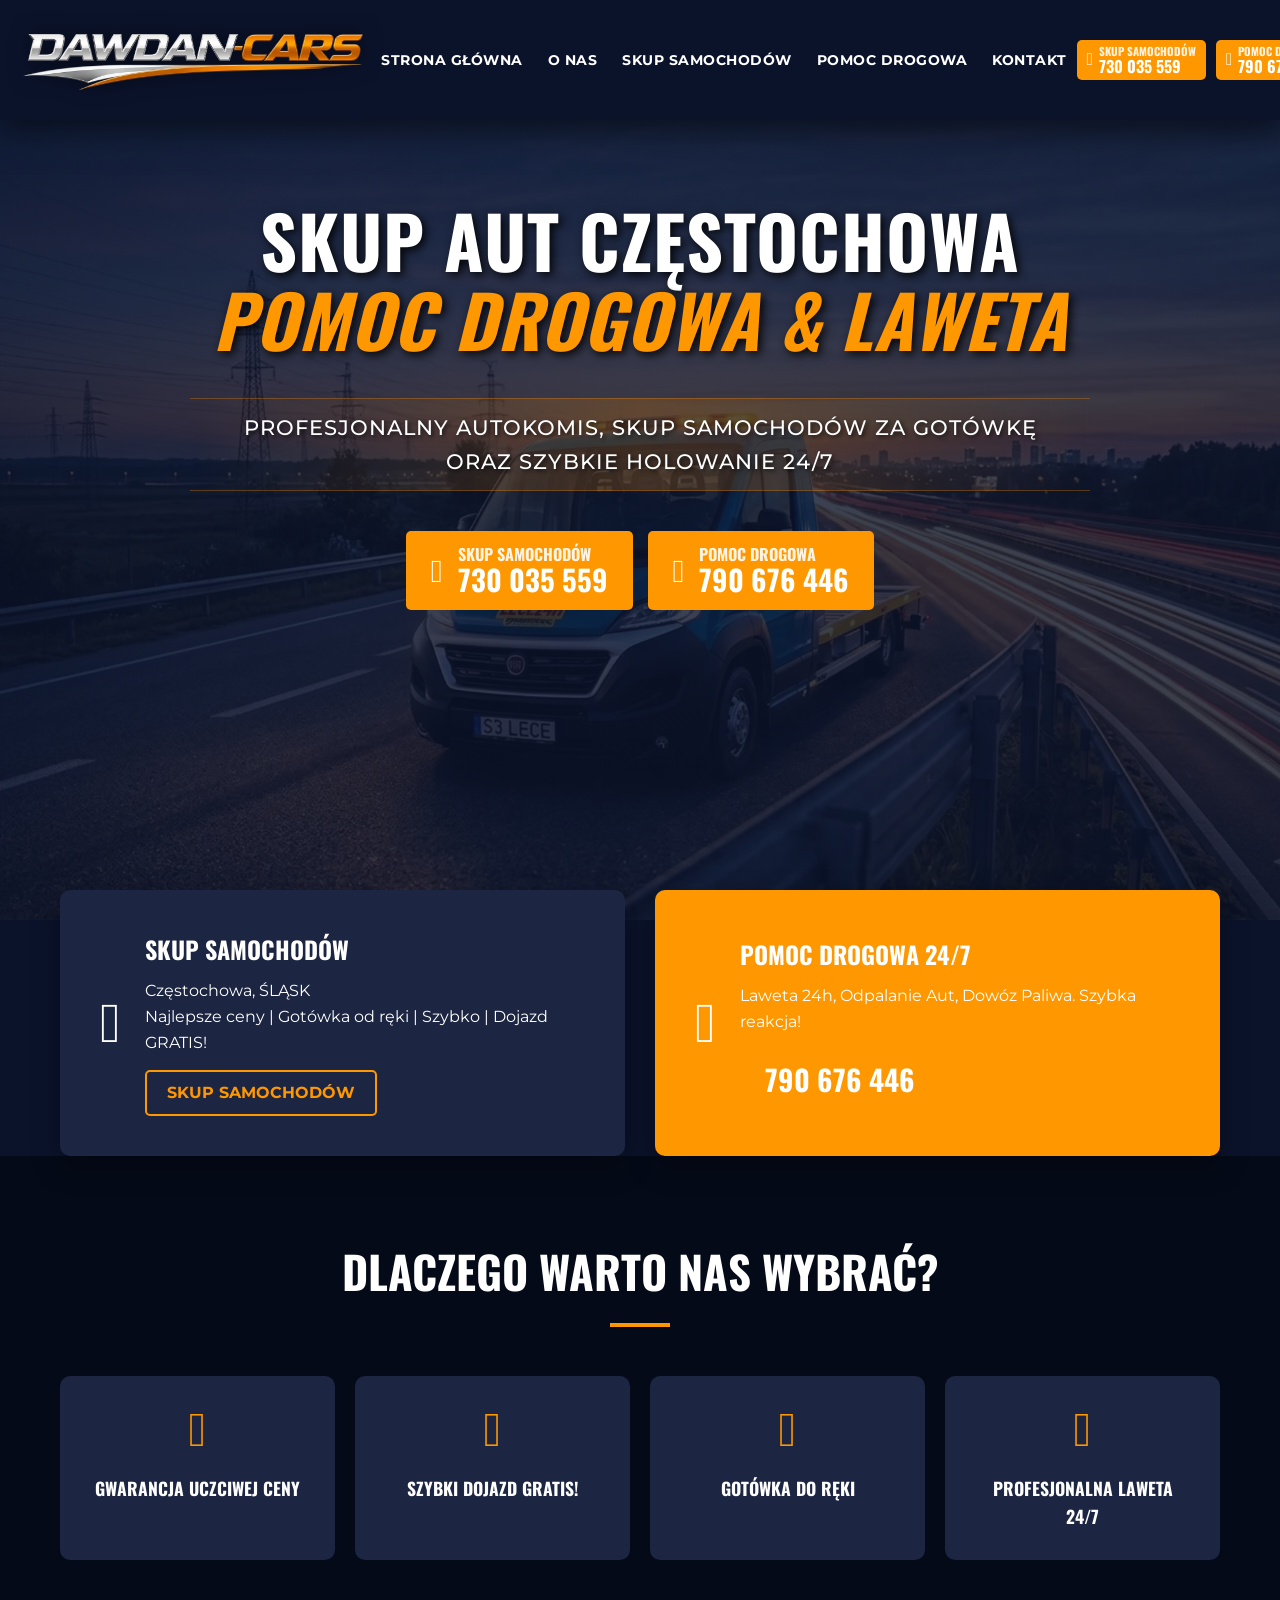
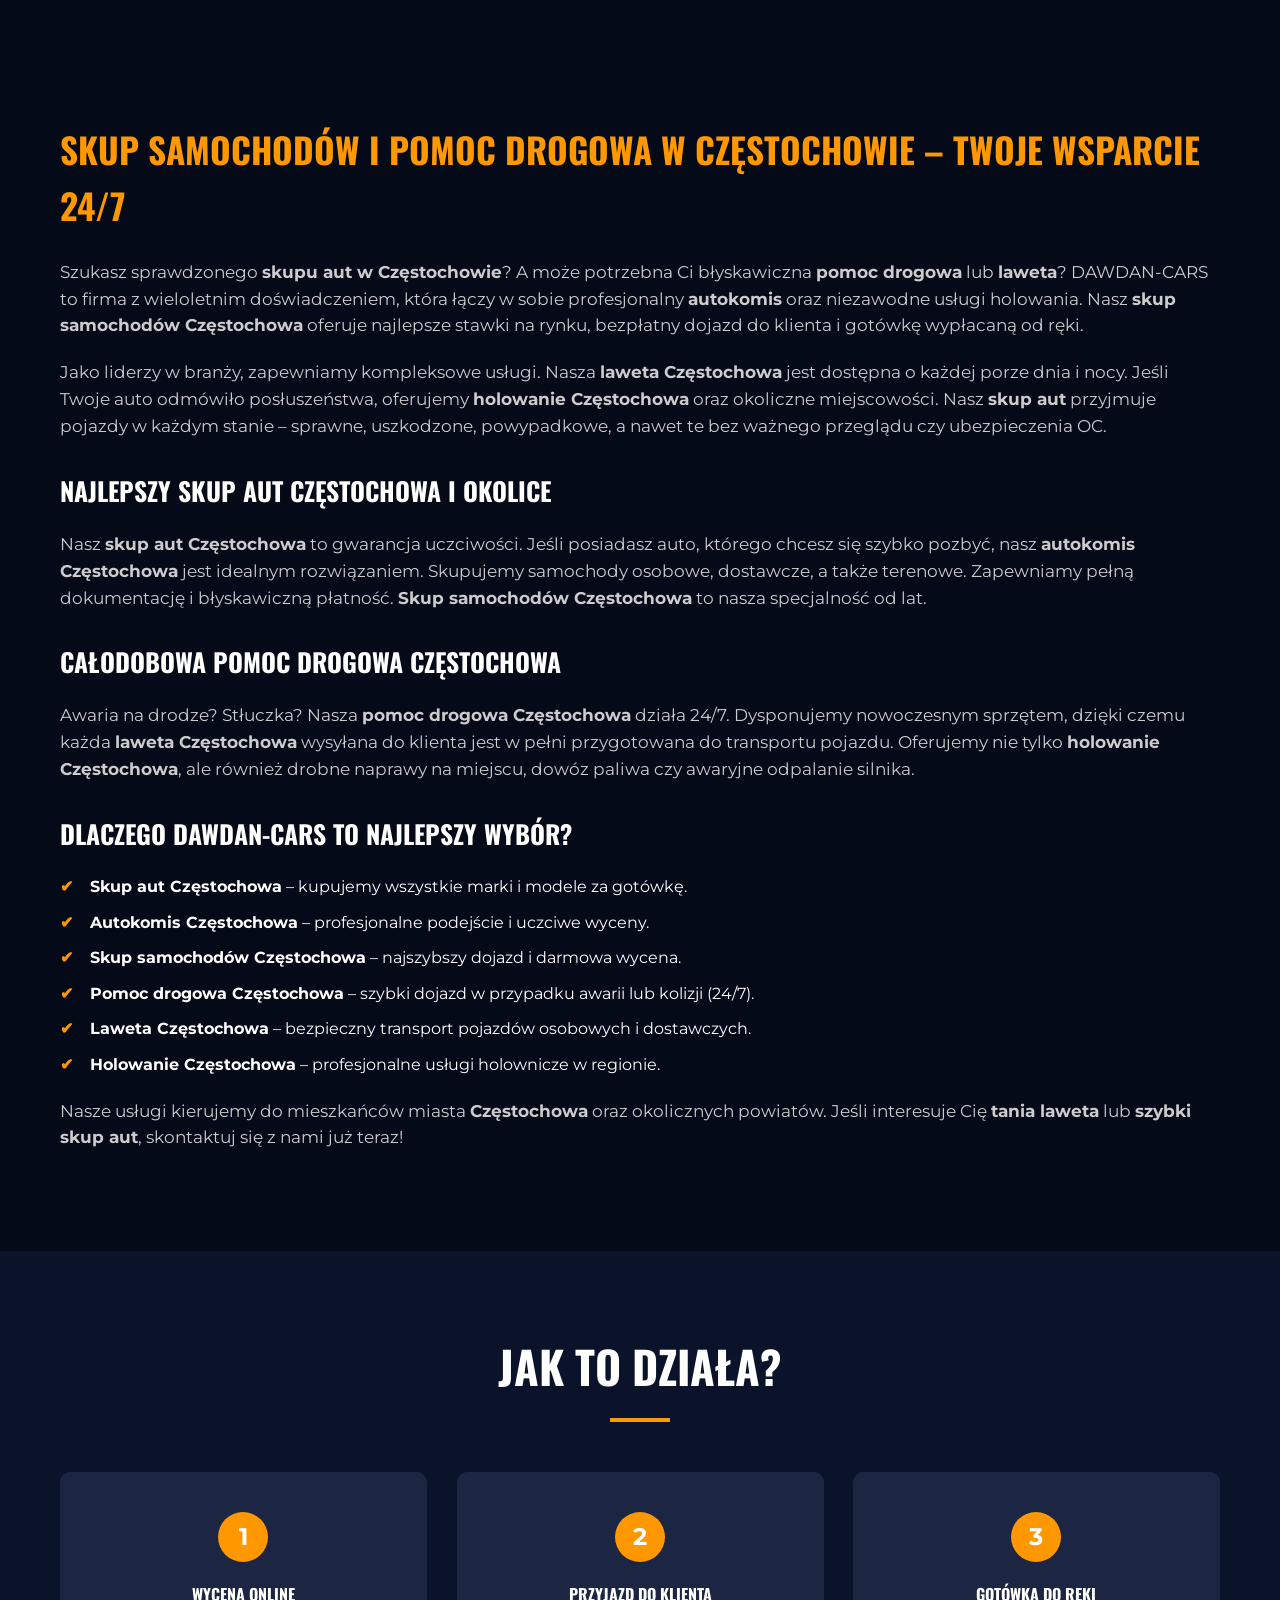
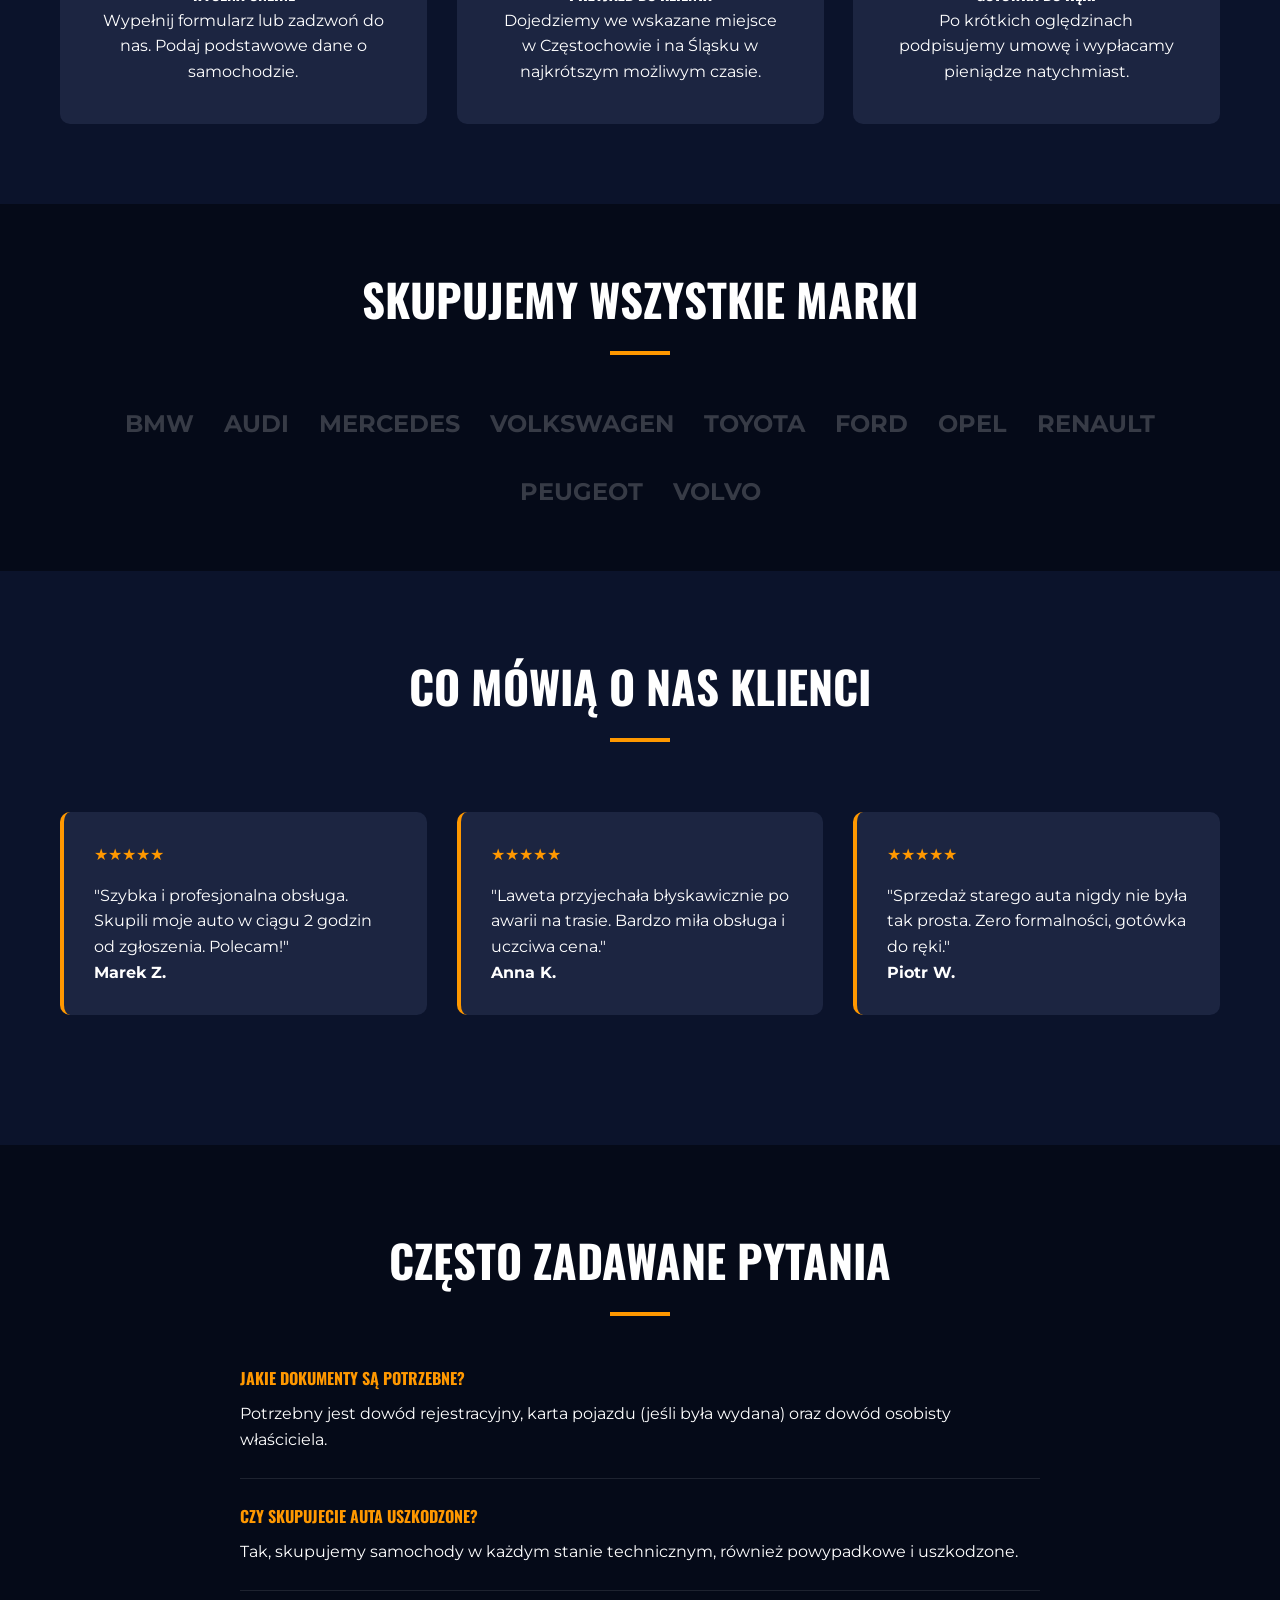
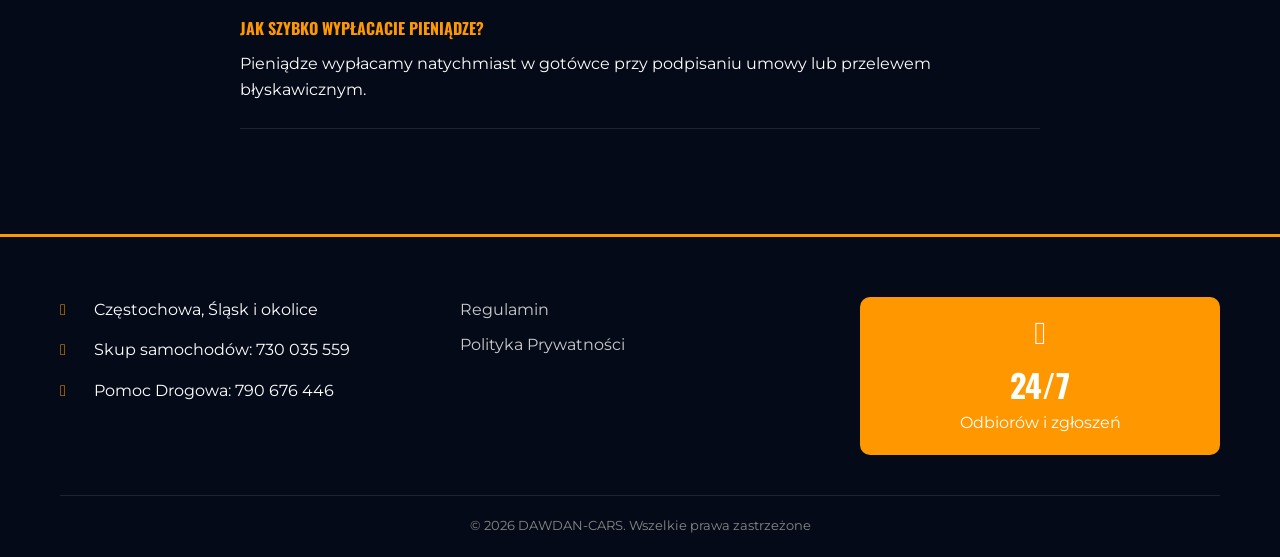
==== index.html @ 19e11e13 "Add files via upload" ====
<!DOCTYPE html>
<html lang="pl">
<head>
    <!-- Google Tag Manager -->
<script>(function(w,d,s,l,i){w[l]=w[l]||[];w[l].push({'gtm.start':
new Date().getTime(),event:'gtm.js'});var f=d.getElementsByTagName(s)[0],
j=d.createElement(s),dl=l!='dataLayer'?'&l='+l:'';j.async=true;j.src=
'https://www.googletagmanager.com/gtm.js?id='+i+dl;f.parentNode.insertBefore(j,f);
})(window,document,'script','dataLayer','GTM-TSRKBG4N');</script>
<!-- End Google Tag Manager -->
    <meta charset="UTF-8">
    <meta name="viewport" content="width=device-width, initial-scale=1.0">
<title>Skup Aut Częstochowa | Autokomis | Pomoc Drogowa 24h | Laweta Częstochowa</title>

<meta name="description" content="Skup aut Częstochowa i autokomis. Profesjonalna pomoc drogowa 24h, laweta oraz holowanie Częstochowa. Skup samochodów za gotówkę – szybka wycena i darmowy dojazd!">

<link rel="canonical" href="https://dawdan-cars.pl/">

<script type="application/ld+json">
{
  "@context": "https://schema.org",
  "@type": "LocalBusiness",
  "name": "DAWDAN-CARS",
  "image": "https://dawdan-cars.pl/logo.webp",
  "@id": "https://dawdan-cars.pl/#business",
  "url": "https://dawdan-cars.pl/",
  "telephone": "+48730035559",
  "address": {
    "@type": "PostalAddress",
    "streetAddress": "Częstochowa i okolice",
    "addressLocality": "Częstochowa",
    "postalCode": "42-200",
    "addressCountry": "PL"
  },
  "geo": {
    "@type": "GeoCoordinates",
    "latitude": 50.8118,
    "longitude": 19.1203
  },
  "openingHoursSpecification": {
    "@type": "OpeningHoursSpecification",
    "dayOfWeek": [
      "Monday",
      "Tuesday",
      "Wednesday",
      "Thursday",
      "Friday",
      "Saturday",
      "Sunday"
    ],
    "opens": "00:00",
    "closes": "23:59"
  },
  "sameAs": []
}
</script>
    <link rel="stylesheet" href="style.css" media="print" onload="this.media='all'">
    <link rel="stylesheet" href="critical.css">
    <noscript><link rel="stylesheet" href="style.css"></noscript>
    <link rel="preload" as="style" href="style.css">
    <link rel="preconnect" href="https://fonts.googleapis.com">
    <link rel="preconnect" href="https://fonts.gstatic.com" crossorigin>
    <link href="https://fonts.googleapis.com/css2?family=Montserrat:wght@400;700&family=Oswald:wght@500;700&display=swap" rel="stylesheet" media="print" onload="this.media='all'">
    <noscript><link href="https://fonts.googleapis.com/css2?family=Montserrat:wght@400;700&family=Oswald:wght@500;700&display=swap" rel="stylesheet"></noscript>
    <link rel="stylesheet" href="font-awesome.min.css" media="print" onload="this.media='all'">
    <noscript><link rel="stylesheet" href="font-awesome.min.css"></noscript>
    <!-- Swiper CSS -->
    <link rel="stylesheet" href="https://cdn.jsdelivr.net/npm/swiper@11/swiper-bundle.min.css" />
    <!-- AOS CSS -->
    <link href="https://unpkg.com/aos@2.3.1/dist/aos.css" rel="stylesheet">
    <!-- NOWE -->
    <link rel="preload" as="image" href="tlo.webp" fetchpriority="high" type="image/webp">

    <!-- ICONS -->
    <link rel="icon" href="favicony/favicon.ico" type="image/x-icon">
    <link rel="shortcut icon" href="favicony/favicon.ico" type="image/x-icon">
    <link rel="icon" href="favicony/favicon.ico" sizes="any">
    <link rel="icon" type="image/png" sizes="16x16" href="favicony/favicon-16x16.png">
    <link rel="icon" type="image/png" sizes="32x32" href="favicony/favicon-32x32.png">
    <link rel="icon" type="image/png" sizes="48x48" href="favicony/favicon-48x48.png">
    <link rel="icon" type="image/png" sizes="64x64" href="favicony/favicon-64x64.png">
    <link rel="icon" type="image/png" sizes="192x192" href="favicony/favicon-192x192.png">
    <link rel="icon" type="image/png" sizes="512x512" href="favicony/favicon-512x512.png">
    <link rel="apple-touch-icon" sizes="180x180" href="favicony/favicon-180x180.png">
</head>
<body>
<!-- Google Tag Manager (noscript) -->
<noscript><iframe src="https://www.googletagmanager.com/ns.html?id=GTM-TSRKBG4N"
height="0" width="0" style="display:none;visibility:hidden"></iframe></noscript>
<!-- End Google Tag Manager (noscript) -->
    <header>    
        <div class="top-bar">
            <div class="container">
                <div class="logo">
                    <a href="index.html">
                        <img src="logo.webp" alt="Skup samochodów, pomoc drogowa Częstochowa DAWDAN-CARS" width="349" height="60" loading="lazy">
                    </a>
                </div>
                <nav>
                    <ul>
                        <li><a href="index.html">STRONA GŁÓWNA</a></li>
                        <li><a href="o-nas.html">O NAS</a></li>
                        <li><a href="skup-samochodow.html">SKUP SAMOCHODÓW</a></li>
                        <li><a href="laweta-pomoc-drogowa.html">POMOC DROGOWA</a></li>
                        <li><a href="kontakt.html">KONTAKT</a></li>
                    </ul>
                    <div class="header-cta mobile-only">
                        <a href="tel:+48730035559" class="btn-call">                
                            <i class="fas fa-phone-alt"></i>
                            <span>
                                <span class="btn-label">SKUP SAMOCHODÓW</span>
                                <span class="btn-number">730 035 559</span>
                            </span>
                        </a>
                        <a href="tel:+48790676446" class="btn-call">
                            <i class="fas fa-phone-alt"></i>
                            <span>
                                <span class="btn-label">POMOC DROGOWA</span>
                                <span class="btn-number">790 676 446</span>
                            </span>
                        </a>
                    </div>
                </nav>
                <div class="header-cta desktop-only">
                    <a href="tel:+48730035559" class="btn-call">
                        <i class="fas fa-phone-alt"></i>
                        <span>
                            <span class="btn-label">SKUP SAMOCHODÓW</span>
                            <span class="btn-number">730 035 559</span>
                        </span>
                    </a>
                    <a href="tel:+48790676446" class="btn-call">
                        <i class="fas fa-phone-alt"></i>
                        <span>
                            <span class="btn-label">POMOC DROGOWA</span>
                            <span class="btn-number">790 676 446</span>
                        </span>
                    </a>
                </div>
                <div class="menu-toggle">
                    <span></span>
                    <span></span>
                    <span></span>
                </div>
            </div>
        </div>
    </header>
    <div class="overlay"></div>

    <section id="home" class="hero">
        <div class="container">
            <div class="hero-content">
                <div class="hero-text" data-aos="fade-up">
                    <h1>SKUP AUT CZĘSTOCHOWA <br> <span class="highlight">POMOC DROGOWA & LAWETA</span></h1>
                    <p class="hero-subtext">Profesjonalny autokomis, skup samochodów za gotówkę oraz szybkie holowanie 24/7</p>
                    <div class="hero-cta-buttons">
                        <a href="tel:+48730035559" class="btn-hero-call">
                            <i class="fas fa-phone-alt"></i>
                            <span>
                                <span class="btn-label">SKUP SAMOCHODÓW</span>
                                <span class="btn-number">730 035 559</span>
                            </span>
                        </a>
                        <a href="tel:+48790676446" class="btn-hero-call">
                            <i class="fas fa-phone-alt"></i>
                            <span>
                                <span class="btn-label">POMOC DROGOWA</span>
                                <span class="btn-number">790 676 446</span>
                            </span>
                        </a>
                    </div>
                </div>
            </div>
        </div>
    </section>

    <section class="service-boxes">
        <div class="container">
            <div class="box blue-box" data-aos="fade-right">
                <div class="box-icon"><i class="fas fa-car"></i></div>
                <div class="box-content">
                    <h3>SKUP SAMOCHODÓW</h3>
                    <p>Częstochowa, ŚLĄSK<br>Najlepsze ceny | Gotówka od ręki | Szybko | Dojazd GRATIS!</p>
                    <a href="skup-samochodow.html" class="btn-outline">SKUP SAMOCHODÓW</a>
                </div>
            </div>
            <div class="box orange-box" data-aos="fade-left">
                <div class="box-icon"><i class="fas fa-truck-moving"></i></div>
                <div class="box-content">
                    <h3>POMOC DROGOWA 24/7</h3>
                    <p>Laweta 24h, Odpalanie Aut, Dowóz Paliwa. Szybka reakcja!</p>
                    <div class="box-call">
                        <a href="tel:+48790676446" class="btn-hero-call">
                                <span class="btn-number">790 676 446</span>
                        </a>
                    </div>
                </div>
            </div>
        </div>
    </section>

    <section id="benefits" class="benefits">
        <div class="container">
            <h2 class="section-title" data-aos="fade-up">DLACZEGO WARTO NAS WYBRAĆ?</h2>
            <div class="benefits-grid">
                <div class="benefit-item" data-aos="zoom-in" data-aos-delay="100">
                    <i class="fas fa-award"></i>
                    <h4>GWARANCJA UCZCIWEJ CENY</h4>
                </div>
                <div class="benefit-item" data-aos="zoom-in" data-aos-delay="200">
                    <i class="fas fa-stopwatch"></i>
                    <h4>SZYBKI DOJAZD GRATIS!</h4>
                </div>
                <div class="benefit-item" data-aos="zoom-in" data-aos-delay="300">
                    <i class="fas fa-money-bill-wave"></i>
                    <h4>GOTÓWKA DO RĘKI</h4>
                </div>
                <div class="benefit-item" data-aos="zoom-in" data-aos-delay="400">
                    <i class="fas fa-truck-monster"></i>
                    <h4>PROFESJONALNA LAWETA 24/7</h4>
                </div>
            </div>
        </div>
    </section>

    <section class="seo-content">
        <div class="container">
            <div class="seo-text-block" data-aos="fade-up">
                <h2>Skup samochodów i pomoc drogowa w Częstochowie – Twoje wsparcie 24/7</h2>
                <p>Szukasz sprawdzonego <strong>skupu aut w Częstochowie</strong>? A może potrzebna Ci błyskawiczna <strong>pomoc drogowa</strong> lub <strong>laweta</strong>? DAWDAN-CARS to firma z wieloletnim doświadczeniem, która łączy w sobie profesjonalny <strong>autokomis</strong> oraz niezawodne usługi holowania. Nasz <strong>skup samochodów Częstochowa</strong> oferuje najlepsze stawki na rynku, bezpłatny dojazd do klienta i gotówkę wypłacaną od ręki.</p>

                <p>Jako liderzy w branży, zapewniamy kompleksowe usługi. Nasza <strong>laweta Częstochowa</strong> jest dostępna o każdej porze dnia i nocy. Jeśli Twoje auto odmówiło posłuszeństwa, oferujemy <strong>holowanie Częstochowa</strong> oraz okoliczne miejscowości. Nasz <strong>skup aut</strong> przyjmuje pojazdy w każdym stanie – sprawne, uszkodzone, powypadkowe, a nawet te bez ważnego przeglądu czy ubezpieczenia OC.</p>

                <h3>Najlepszy Skup Aut Częstochowa i okolice</h3>
                <p>Nasz <strong>skup aut Częstochowa</strong> to gwarancja uczciwości. Jeśli posiadasz auto, którego chcesz się szybko pozbyć, nasz <strong>autokomis Częstochowa</strong> jest idealnym rozwiązaniem. Skupujemy samochody osobowe, dostawcze, a także terenowe. Zapewniamy pełną dokumentację i błyskawiczną płatność. <strong>Skup samochodów Częstochowa</strong> to nasza specjalność od lat.</p>

                <h3>Całodobowa Pomoc Drogowa Częstochowa</h3>
                <p>Awaria na drodze? Stłuczka? Nasza <strong>pomoc drogowa Częstochowa</strong> działa 24/7. Dysponujemy nowoczesnym sprzętem, dzięki czemu każda <strong>laweta Częstochowa</strong> wysyłana do klienta jest w pełni przygotowana do transportu pojazdu. Oferujemy nie tylko <strong>holowanie Częstochowa</strong>, ale również drobne naprawy na miejscu, dowóz paliwa czy awaryjne odpalanie silnika.</p>

                <h3>Dlaczego DAWDAN-CARS to najlepszy wybór?</h3>
                <ul>
                    <li><strong>Skup aut Częstochowa</strong> – kupujemy wszystkie marki i modele za gotówkę.</li>
                    <li><strong>Autokomis Częstochowa</strong> – profesjonalne podejście i uczciwe wyceny.</li>
                    <li><strong>Skup samochodów Częstochowa</strong> – najszybszy dojazd i darmowa wycena.</li>
                    <li><strong>Pomoc drogowa Częstochowa</strong> – szybki dojazd w przypadku awarii lub kolizji (24/7).</li>
                    <li><strong>Laweta Częstochowa</strong> – bezpieczny transport pojazdów osobowych i dostawczych.</li>
                    <li><strong>Holowanie Częstochowa</strong> – profesjonalne usługi holownicze w regionie.</li>
                </ul>

                <p>Nasze usługi kierujemy do mieszkańców miasta <strong>Częstochowa</strong> oraz okolicznych powiatów. Jeśli interesuje Cię <strong>tania laweta</strong> lub <strong>szybki skup aut</strong>, skontaktuj się z nami już teraz!</p>
            </div>
        </div>
    </section>

    <!-- Jak to działa (How It Works) -->
    <section id="how-it-works" class="how-it-works">
        <div class="container">
            <h2 class="section-title" data-aos="fade-up">JAK TO DZIAŁA?</h2>
            <div class="steps-grid">
                <div class="step" data-aos="fade-up" data-aos-delay="100">
                    <div class="step-num">1</div>
                    <h4>Wycena online</h4>
                    <p>Wypełnij formularz lub zadzwoń do nas. Podaj podstawowe dane o samochodzie.</p>
                </div>
                <div class="step" data-aos="fade-up" data-aos-delay="200">
                    <div class="step-num">2</div>
                    <h4>Przyjazd do klienta</h4>
                    <p>Dojedziemy we wskazane miejsce w Częstochowie i na Śląsku w najkrótszym możliwym czasie.</p>
                </div>
                <div class="step" data-aos="fade-up" data-aos-delay="300">
                    <div class="step-num">3</div>
                    <h4>Gotówka do ręki</h4>
                    <p>Po krótkich oględzinach podpisujemy umowę i wypłacamy pieniądze natychmiast.</p>
                </div>
            </div>
        </div>
    </section>

    <!-- Brands We Buy -->
    <section class="brands">
        <div class="container">
            <h2 class="section-title">SKUPUJEMY WSZYSTKIE MARKI</h2>
            <div class="brands-flex">
                <span>BMW</span>
                <span>AUDI</span>
                <span>MERCEDES</span>
                <span>VOLKSWAGEN</span>
                <span>TOYOTA</span>
                <span>FORD</span>
                <span>OPEL</span>
                <span>RENAULT</span>
                <span>PEUGEOT</span>
                <span>VOLVO</span>
            </div>
        </div>
    </section>
    <!--
    <section class="recent-buys">
        <div class="container">
            <h2 class="section-title">OSTATNIE REALIZACJE</h2>
            <div class="swiper buys-swiper">
                <div class="swiper-wrapper">
                    <div class="swiper-slide">
                        <div class="buy-card">
                            <div class="car-img" style="background-image: url('tlo.webp')"></div>
                            <p>VW Golf</p>
                        </div>
                    </div>
                    <div class="swiper-slide">
                        <div class="buy-card">
                            <div class="car-img" style="background-image: url('tlo.webp')"></div>
                            <p>Audi A4</p>
                        </div>
                    </div>
                    <div class="swiper-slide">
                        <div class="buy-card">
                            <div class="car-img" style="background-image: url('tlo.webp')"></div>
                            <p>Ford Focus</p>
                        </div>
                    </div>
                    <div class="swiper-slide">
                        <div class="buy-card">
                            <div class="car-img" style="background-image: url('tlo.webp')"></div>
                            <p>Porsche 911 2019</p>
                        </div>
                    </div>
                </div>
                <div class="swiper-pagination"></div>
                <div class="swiper-button-next"></div>
                <div class="swiper-button-prev"></div>
            </div>
        </div>
    </section>
    -->
    <!-- Testimonials -->
    <section class="testimonials">
        <div class="container">
            <h2 class="section-title">CO MÓWIĄ O NAS KLIENCI</h2>
            <div class="swiper testimonials-swiper">
                <div class="swiper-wrapper">
                    <div class="swiper-slide">
                        <div class="testimonial">
                            <div class="stars">★★★★★</div>
                            <p>"Szybka i profesjonalna obsługa. Skupili moje auto w ciągu 2 godzin od zgłoszenia. Polecam!"</p>
                            <strong>Marek Z.</strong>
                        </div>
                    </div>
                    <div class="swiper-slide">
                        <div class="testimonial">
                            <div class="stars">★★★★★</div>
                            <p>"Laweta przyjechała błyskawicznie po awarii na trasie. Bardzo miła obsługa i uczciwa cena."</p>
                            <strong>Anna K.</strong>
                        </div>
                    </div>
                    <div class="swiper-slide">
                        <div class="testimonial">
                            <div class="stars">★★★★★</div>
                            <p>"Sprzedaż starego auta nigdy nie była tak prosta. Zero formalności, gotówka do ręki."</p>
                            <strong>Piotr W.</strong>
                        </div>
                    </div>
                </div>
                <div class="swiper-pagination"></div>
            </div>
        </div>
    </section>

    <!-- FAQ -->
    <section class="faq">
        <div class="container">
            <h2 class="section-title">CZĘSTO ZADAWANE PYTANIA</h2>
            <div class="faq-list">
                <div class="faq-item">
                    <h4>Jakie dokumenty są potrzebne?</h4>
                    <p>Potrzebny jest dowód rejestracyjny, karta pojazdu (jeśli była wydana) oraz dowód osobisty właściciela.</p>
                </div>
                <div class="faq-item">
                    <h4>Czy skupujecie auta uszkodzone?</h4>
                    <p>Tak, skupujemy samochody w każdym stanie technicznym, również powypadkowe i uszkodzone.</p>
                </div>
                <div class="faq-item">
                    <h4>Jak szybko wypłacacie pieniądze?</h4>
                    <p>Pieniądze wypłacamy natychmiast w gotówce przy podpisaniu umowy lub przelewem błyskawicznym.</p>
                </div>
            </div>
        </div>
    </section>

    <footer>
        <div class="container">
            <div class="footer-grid">
                <div class="footer-info">
                    <p><i class="fas fa-map-marker-alt"></i> Częstochowa, Śląsk i okolice</p>
                    <p><i class="fas fa-phone"></i> Skup samochodów: 730 035 559</p>
                    <p><i class="fas fa-phone"></i> Pomoc Drogowa: 790 676 446</p>
                </div>
                <div class="footer-links">
                    <ul>
                        <li><a href="#">Regulamin</a></li>
                        <li><a href="#">Polityka Prywatności</a></li>
                    </ul>
                </div>
                <div class="footer-hours">
                    <div class="hours-box">
                        <i class="far fa-clock"></i>
                        <span>24/7</span>
                        <p>Odbiorów i zgłoszeń</p>
                    </div>
                </div>
            </div>
            <div class="footer-bottom">
                <p>&copy; 2026 DAWDAN-CARS. Wszelkie prawa zastrzeżone</p>
            </div>
        </div>
    </footer>

    <!-- Swiper JS -->
    <script src="https://cdn.jsdelivr.net/npm/swiper@11/swiper-bundle.min.js"></script>
    <!-- AOS JS -->
    <script src="https://unpkg.com/aos@2.3.1/dist/aos.js"></script>
    <script src="script.js"></script>
</body>
</html>
---- style.css ----
/* style.css */

:root {
    --primary-color: #ff9800; /* Vibrant Orange */
    --secondary-color: #0b132b; /* Deep Navy */
    --accent-color: #1c2541; /* Slightly Lighter Navy */
    --text-light: #ffffff;
    --text-dark: #333333;
    --bg-dark: #0b132b;
    --bg-light: #f4f4f4;
}

* {
    margin: 0;
    padding: 0;
    box-sizing: border-box;
}

body {
    font-family: 'Montserrat', sans-serif;
    line-height: 1.6;
    color: var(--text-light);
    background-color: var(--bg-dark);
    overflow-x: hidden;
}

h1, h2, h3, h4 {
    font-family: 'Oswald', sans-serif;
    text-transform: uppercase;
}

.container {
    max-width: 1200px;
    margin: 0 auto;
    padding: 0 20px;
}

/* Header & Navigation */
header {
    background-color: #0b132b;
    position: sticky;
    top: 0;
    z-index: 2000;
    box-shadow: 0 10px 30px rgba(0,0,0,0.5);
    transition: padding 0.3s ease, background 0.3s ease;
    will-change: padding, background;
    padding: 15px 0;
}

header.scrolled {
    padding: 5px 0;
    background: rgba(11, 19, 43, 0.95);
}

header.menu-open {
    box-shadow: none;
    background: #0b132b;
}

.top-bar .container {
    display: grid;
    grid-template-columns: 1fr auto 1fr;
    align-items: center;
    height: auto;
    max-width: 100%;
    padding: 15px 20px; /* Reduced padding for more space */
}

.logo {
    display: flex;
    justify-content: flex-start;
}

.logo img {
    max-height: 60px;
    width: auto;
    display: block;
    transition: transform 0.3s ease;
    filter: drop-shadow(0 0 10px rgba(0,0,0,0.5));
}

.logo img:hover {
    transform: scale(1.05);
    filter: drop-shadow(0 0 12px rgba(255,152,0,0.3));
}

nav {
    display: flex;
    align-items: center;
    justify-content: center;
}

nav ul {
    display: flex;
    list-style: none;
    gap: 10px; /* Slightly more space */
}

nav a {
    text-decoration: none;
    color: var(--text-light);
    font-weight: 700;
    font-size: 0.85rem; /* Slightly smaller font */
    padding: 8px 10px; /* More compact padding */
    transition: all 0.3s ease;
    text-transform: uppercase;
    letter-spacing: 0.5px;
    white-space: nowrap;
}

nav a:hover, nav a.active {
    color: var(--primary-color);
}

.header-cta {
    display: flex;
    flex-direction: row;
    justify-content: flex-end;
    align-items: center;
    gap: 10px; /* Reduced gap */
}

.mobile-only {
    display: none;
}

.header-cta .btn-call {
    display: flex;
    align-items: center;
    gap: 6px;
    text-decoration: none;
    color: #fff;
    background: #ff9800;
    padding: 6px 10px; /* More compact */
    transition: background 0.3s;
    font-family: 'Oswald', sans-serif;
    font-weight: 700;
    border-radius: 5px;
    line-height: 1;
    white-space: nowrap;
}

.header-cta .btn-call i {
    font-size: 1.1rem;
}

.btn-label {
    display: block;
    font-size: 0.7rem;
    text-transform: uppercase;
    opacity: 0.9;
}

.btn-number {
    display: block;
    font-size: 1rem;
}

.header-cta .btn-call:hover {
    background: #e68a00;
}

.menu-toggle {
    display: none;
    flex-direction: column;
    justify-content: center;
    align-items: center;
    width: 50px;
    height: 50px;
    background: rgba(255, 152, 0, 0.1);
    border: 2px solid var(--primary-color);
    border-radius: 12px;
    cursor: pointer;
    padding: 0;
    z-index: 2200; /* Above nav */
    transition: all 0.3s cubic-bezier(0.4, 0, 0.2, 1);
    position: relative;
}

.menu-toggle:hover {
    background: var(--primary-color);
}

.menu-toggle:hover span {
    background: white;
}

.menu-toggle span {
    width: 26px;
    height: 2px;
    background: var(--primary-color);
    border-radius: 2px;
    transition: all 0.4s cubic-bezier(0.68, -0.6, 0.32, 1.6);
    position: absolute;
}

.menu-toggle span:nth-child(1) { transform: translateY(-8px); }
.menu-toggle span:nth-child(2) { transform: translateY(0); width: 18px; right: 9px; }
.menu-toggle span:nth-child(3) { transform: translateY(8px); }

.menu-toggle.active {
    background: rgba(255, 255, 255, 0.1);
    border-color: white;
}

.menu-toggle.active span {
    background: white;
}

.menu-toggle.active span:nth-child(1) {
    transform: translateY(0) rotate(45deg);
}

.menu-toggle.active span:nth-child(2) {
    opacity: 0;
    transform: translateX(-20px);
}

.menu-toggle.active span:nth-child(3) {
    transform: translateY(0) rotate(-45deg);
}

/* Hero Section */
.hero {
    background: linear-gradient(rgba(11, 19, 43, 0.8), rgba(11, 19, 43, 0.8)), url('tlo.webp');
    background-size: cover;
    background-position: center;
    padding: 80px 0;
    min-height: 800px;
    display: flex;
    align-items: stretch;
    justify-content: center;
}

.hero .container {
    display: flex;
    flex-direction: column;
}

.hero-content {
    display: flex;
    flex-direction: column;
    align-items: center;
    width: 100%;
    height: 100%;
}

.hero-text {
    width: 100%;
    display: flex;
    flex-direction: column;
    align-items: center;
    min-height: 400px; /* Ensure space for vertical arrangement */
}

.hero-text h1 {
    font-size: clamp(1.8rem, 8vw, 4.5rem); /* Increased minimum font size */
    color: var(--text-light);
    line-height: 1.1;
    width: 100%;
    text-shadow: 3px 3px 10px rgba(0,0,0,0.9);
    text-align: center;
    margin-bottom: clamp(20px, 5vh, 40px); /* Fluid margin */
    white-space: normal;
    word-wrap: break-word;
    letter-spacing: 1px;
    min-height: 1.1em;
    contain-intrinsic-size: auto 1.1em;
}

.hero-text h1 .highlight {
    color: var(--primary-color);
    font-style: italic;
    font-weight: 900;
}

.hero-cta-buttons {
    display: flex;
    flex-wrap: wrap; /* Allow wrapping on small mobile */
    justify-content: center;
    gap: 15px;
    margin-bottom: 40px;
}

.btn-hero-call {
    display: flex;
    align-items: center;
    background: var(--primary-color);
    color: white;
    padding: 15px 25px;
    text-decoration: none;
    font-weight: 700;
    font-family: 'Oswald', sans-serif;
    border-radius: 5px;
    transition: background 0.3s;
    line-height: 1.1;
    text-align: left;
}

.btn-hero-call i {
    font-size: 2rem;
    margin-right: 15px;
}

.btn-hero-call .btn-label {
    font-size: 1rem;
}

.btn-hero-call .btn-number {
    font-size: 1.8rem;
}

.btn-hero-call:hover {
    background: #e68a00;
}

.hero-features {
    list-style: none;
    display: flex;
    gap: 30px;
    margin-top: auto; /* Push to bottom of flex container */
    padding-top: 50px;
}

.hero-features li {
    font-weight: 700;
    font-size: 0.9rem;
}

.hero-features i {
    color: var(--primary-color);
    margin-right: 5px;
}

/* Service Boxes */
.service-boxes {
    margin-top: clamp(-30px, -5vw, -50px);
    position: relative;
    z-index: 10;
}

.service-boxes .container {
    display: grid;
    grid-template-columns: repeat(auto-fit, minmax(280px, 1fr));
    gap: 30px;
}

.box {
    display: flex;
    align-items: center;
    padding: 40px;
    border-radius: 10px;
    gap: 25px;
    box-shadow: 0 10px 30px rgba(0,0,0,0.3);
}

.blue-box {
    background-color: var(--accent-color);
}

.orange-box {
    background-color: var(--primary-color);
    color: white;
}

.box-icon i {
    font-size: 3.5rem;
}

.box-content h3 {
    font-size: 1.5rem;
    margin-bottom: 10px;
}

.btn-outline {
    display: inline-block;
    margin-top: 15px;
    padding: 8px 20px;
    border: 2px solid var(--primary-color);
    color: var(--primary-color);
    text-decoration: none;
    font-weight: 700;
    border-radius: 5px;
    transition: all 0.3s;
}

.btn-outline:hover {
    background: var(--primary-color);
    color: white;
}

.box-call {
    margin-top: 15px;
    display: flex;
    flex-direction: column;
}

.box-call span {
    font-size: 0.8rem;
    text-transform: uppercase;
}

.box-call strong {
    font-size: 1.8rem;
    font-family: 'Oswald', sans-serif;
}

/* General Animation Optimization */
[data-aos] {
    will-change: transform, opacity;
}

/* Benefits Section */
.benefits {
    padding: 80px 0;
    background-color: #050a18;
}

.section-title {
    text-align: center;
    font-size: clamp(1.8rem, 5vw, 2.8rem); /* Fluid section titles */
    margin-bottom: clamp(30px, 8vw, 50px);
    position: relative;
    padding: 0 15px;
}

.section-title::after {
    content: '';
    display: block;
    width: 60px;
    height: 4px;
    background: var(--primary-color);
    margin: 15px auto;
}

.benefits-grid {
    display: grid;
    grid-template-columns: repeat(auto-fit, minmax(250px, 1fr));
    gap: 20px;
}

.benefit-item {
    text-align: center;
    padding: 30px;
    background: var(--accent-color);
    border-radius: 10px;
    transition: transform 0.3s;
}

.benefit-item:hover {
    transform: translateY(-10px);
    border-bottom: 3px solid var(--primary-color);
}

.benefit-item i {
    font-size: 3rem;
    color: var(--primary-color);
    margin-bottom: 20px;
}

.benefit-item h4 {
    font-size: 1.1rem;
}

/* Recent Buys */
.recent-buys {
    padding: 80px 0;
    overflow: hidden;
}

.buys-swiper {
    padding: 20px 0 50px !important;
}

.buys-swiper .swiper-button-next,
.buys-swiper .swiper-button-prev {
    color: var(--primary-color);
}

@media (max-width: 768px) {
    .buys-swiper .swiper-button-next,
    .buys-swiper .swiper-button-prev {
        display: none;
    }
}

.buys-swiper .swiper-pagination-bullet-active {
    background: var(--primary-color);
}

.buy-card {
    background: var(--accent-color);
    border-radius: 10px;
    overflow: hidden;
    text-align: center;
}

.car-img {
    height: 180px;
    background-size: cover;
    background-position: center;
}

.buy-card p {
    padding: 15px;
    font-weight: 700;
    text-transform: uppercase;
}

/* Footer */
footer {
    background: #050a18;
    padding: 60px 0 20px;
    border-top: 3px solid var(--primary-color);
}

footer h3 {
    text-align: center;
    font-size: 2rem;
    margin-bottom: 40px;
}

.footer-grid {
    display: grid;
    grid-template-columns: repeat(auto-fit, minmax(250px, 1fr));
    gap: 40px;
    margin-bottom: 40px;
}

.footer-info p {
    margin-bottom: 15px;
}

.footer-info i {
    color: var(--primary-color);
    margin-right: 10px;
    width: 20px;
}

.hours-box {
    background: var(--primary-color);
    padding: 20px;
    border-radius: 10px;
    text-align: center;
}

.hours-box i {
    font-size: 2rem;
    margin-bottom: 10px;
}

.hours-box span {
    display: block;
    font-size: 2rem;
    font-weight: 700;
    font-family: 'Oswald', sans-serif;
}

.footer-links ul {
    list-style: none;
}

.footer-links li {
    margin-bottom: 10px;
}

.footer-links a {
    color: #ccc;
    text-decoration: none;
}

.footer-links a:hover {
    color: var(--primary-color);
}

.footer-bottom {
    text-align: center;
    padding-top: 20px;
    border-top: 1px solid rgba(255,255,255,0.1);
    font-size: 0.8rem;
    color: #888;
}

/* SEO Content */
.seo-content {
    padding: 80px 0;
    background: #050a18;
}

.seo-text-block h2 {
    font-size: 2.2rem;
    color: var(--primary-color);
    margin-bottom: 25px;
}

.seo-text-block h3 {
    font-size: 1.6rem;
    margin-top: 30px;
    margin-bottom: 20px;
}

.seo-text-block p {
    margin-bottom: 20px;
    font-size: 1.05rem;
    color: #ccc;
}

.seo-text-block ul {
    list-style: none;
    margin-bottom: 20px;
}

.seo-text-block li {
    margin-bottom: 10px;
    padding-left: 30px;
    position: relative;
}

.seo-text-block li::before {
    content: '✔';
    position: absolute;
    left: 0;
    color: var(--primary-color);
    font-weight: bold;
}

.hero-subtext {
    font-size: 1.3rem;
    text-align: center;
    margin: 0 auto 40px;
    color: #fff;
    max-width: 900px;
    font-weight: 500;
    letter-spacing: 1px;
    text-transform: uppercase;
    text-shadow: 2px 2px 4px rgba(0, 0, 0, 0.7);
    background: linear-gradient(90deg, transparent, rgba(255, 140, 0, 0.2), transparent);
    padding: 12px 20px;
    border-top: 1px solid rgba(255, 140, 0, 0.3);
    border-bottom: 1px solid rgba(255, 140, 0, 0.3);
}

/* How It Works */
.how-it-works {
    padding: 80px 0;
    background: var(--bg-dark);
}

.steps-grid {
    display: grid;
    grid-template-columns: repeat(auto-fit, minmax(280px, 1fr));
    gap: 30px;
    margin-top: 40px;
}

.step {
    text-align: center;
    padding: 40px;
    background: var(--accent-color);
    border-radius: 10px;
    position: relative;
}

.step-num {
    width: 50px;
    height: 50px;
    background: var(--primary-color);
    color: white;
    border-radius: 50%;
    display: flex;
    align-items: center;
    justify-content: center;
    font-size: 1.5rem;
    font-weight: 700;
    margin: 0 auto 20px;
}

/* Brands */
.brands {
    padding: 60px 0;
    background: #050a18;
}

.brands-flex {
    display: flex;
    flex-wrap: wrap;
    justify-content: center;
    gap: 30px;
}

.brands-flex span {
    font-size: 1.5rem;
    font-weight: 700;
    color: rgba(255, 255, 255, 0.2);
    text-transform: uppercase;
}

/* Testimonials */
.testimonials {
    padding: 80px 0;
    background: var(--bg-dark);
    overflow: hidden;
}

.testimonials-swiper {
    padding: 20px 0 50px !important;
}

.testimonials-swiper .swiper-pagination-bullet-active {
    background: var(--primary-color);
}

.testimonial {
    background: var(--accent-color);
    padding: 30px;
    border-radius: 10px;
    border-left: 4px solid var(--primary-color);
}

.stars {
    color: var(--primary-color);
    margin-bottom: 15px;
}

/* FAQ */
.faq {
    padding: 80px 0;
    background: #050a18;
}

.faq-list {
    max-width: 800px;
    margin: 0 auto;
}

.faq-item {
    margin-bottom: 25px;
    padding-bottom: 25px;
    border-bottom: 1px solid rgba(255, 255, 255, 0.1);
}

.faq-item h4 {
    color: var(--primary-color);
    margin-bottom: 10px;
}

/* Sub-pages Styling ddddddddddddddddddddddddddddddddddddddddddddddddddddddddddddddddddddddddddd*/
.page-header {
    padding: clamp(40px, 10vw, 80px) 0;
    text-align: center;
    color: white;
}

.page-header h1 {
    font-size: clamp(2rem, 8vw, 3.5rem); /* Fluid sub-page titles */
    margin-bottom: 10px;
}

.page-header p {
    font-size: 1.2rem;
    color: var(--primary-color);
}

.about-content, .service-details, .tow-details, .contact-page {
    padding: 80px 0;
}

.about-grid, .service-grid, .tow-grid, .contact-grid {
    display: grid;
    grid-template-columns: repeat(auto-fit, minmax(320px, 1fr));
    gap: 50px;
}

.about-stats {
    display: grid;
    grid-template-columns: repeat(auto-fit, minmax(200px, 1fr));
    gap: 20px;
}

.stat-item {
    background: var(--accent-color);
    padding: 30px;
    border-radius: 10px;
    text-align: center;
    border-bottom: 3px solid var(--primary-color);
}

.stat-item strong {
    display: block;
    font-size: 2.5rem;
    color: var(--primary-color);
    font-family: 'Oswald', sans-serif;
}

.check-list {
    list-style: none;
    margin: 20px 0;
}

.check-list li {
    margin-bottom: 10px;
}

.check-list i {
    color: var(--primary-color);
    margin-right: 10px;
}

.tow-services-grid {
    display: grid;
    grid-template-columns: repeat(auto-fit, minmax(250px, 1fr));
    gap: 20px;
    margin-top: 30px;
}

.tow-service-item {
    background: var(--accent-color);
    padding: 20px;
    border-radius: 10px;
}

.tow-service-item i {
    font-size: 2rem;
    color: var(--primary-color);
    margin-bottom: 10px;
}

.urgent-box {
    background: var(--primary-color);
    padding: 40px;
    border-radius: 10px;
    text-align: center;
    color: white;
}

.btn-urgent {
    display: inline-block;
    margin-top: 20px;
    background: white;
    color: var(--primary-color);
    padding: 15px 30px;
    text-decoration: none;
    font-weight: 700;
    border-radius: 5px;
    font-size: 1.2rem;
}

.contact-item {
    display: flex;
    gap: 20px;
    margin-bottom: 30px;
}

.contact-item i {
    font-size: 1.5rem;
    color: var(--primary-color);
}

.map-placeholder {
    position: relative;
    border-radius: 10px;
    overflow: hidden;
    margin-top: 30px;
}

.map-placeholder img {
    width: 100%;
    height: clamp(200px, 40vh, 400px);
    object-fit: cover;
    filter: grayscale(1);
}

.map-overlay {
    position: absolute;
    bottom: 0;
    left: 0;
    width: 100%;
    background: rgba(255, 152, 0, 0.9);
    color: white;
    padding: 10px;
    text-align: center;
    font-weight: 700;
}

.form-group {
    margin-bottom: 20px;
}

.form-group input, .form-group select, .form-group textarea {
    width: 100%;
    padding: 12px;
    border-radius: 5px;
    border: 1px solid rgba(255,255,255,0.1);
    background: rgba(255,255,255,0.05);
    color: white;
    font-family: inherit;
}

.form-group textarea {
    height: 150px;
}

/* Valuation Form Styles */
.hero-form-box {
    background: var(--accent-color);
    padding: 30px;
    border-radius: 15px;
    box-shadow: 0 15px 35px rgba(0,0,0,0.4);
    border: 1px solid rgba(255, 152, 0, 0.2);
}

.hero-form-box h3 {
    color: var(--primary-color);
    font-size: 1.8rem;
    margin-bottom: 5px;
    text-align: center;
}

.form-subtitle {
    text-align: center;
    font-size: 0.9rem;
    margin-bottom: 25px;
    color: #ccc;
}

.hero-form-box .form-group {
    margin-bottom: 15px;
}

.hero-form-box input,
.hero-form-box select,
.hero-form-box textarea {
    width: 100%;
    padding: 12px 15px;
    border-radius: 8px;
    border: 1px solid rgba(255,255,255,0.1);
    background: rgba(255,255,255,0.05);
    color: white;
    font-family: inherit;
    transition: all 0.3s ease;
}

.hero-form-box select option {
    background: var(--accent-color);
    color: white;
}

.hero-form-box input:focus,
.hero-form-box select:focus,
.hero-form-box textarea:focus {
    outline: none;
    border-color: var(--primary-color);
    background: rgba(255,255,255,0.1);
    box-shadow: 0 0 10px rgba(255, 152, 0, 0.2);
}

.checkbox-group label {
    display: flex;
    align-items: center;
    gap: 10px;
    cursor: pointer;
    font-size: 0.95rem;
    color: #ccc;
    transition: color 0.3s;
}

.checkbox-group label:hover {
    color: white;
}

.checkbox-group input[type="checkbox"] {
    width: 20px;
    height: 20px;
    cursor: pointer;
    accent-color: var(--primary-color);
}

.hero-form-box textarea {
    height: 100px;
    resize: vertical;
}

.file-upload-wrapper {
    margin-bottom: 20px;
}

.file-upload-label {
    display: flex;
    flex-direction: column;
    align-items: center;
    justify-content: center;
    padding: 20px;
    border: 2px dashed rgba(255, 152, 0, 0.4);
    border-radius: 10px;
    cursor: pointer;
    transition: all 0.3s ease;
    background: rgba(255, 152, 0, 0.05);
}

.file-upload-label:hover {
    background: rgba(255, 152, 0, 0.1);
    border-color: var(--primary-color);
}

.file-upload-label i {
    font-size: 2rem;
    color: var(--primary-color);
    margin-bottom: 10px;
}

.file-upload-label span {
    font-size: 0.9rem;
    font-weight: 700;
}

.file-preview-grid {
    display: grid;
    grid-template-columns: repeat(auto-fill, minmax(60px, 1fr));
    gap: 10px;
    margin-top: 15px;
}

.preview-item {
    position: relative;
    aspect-ratio: 1;
    border-radius: 5px;
    overflow: hidden;
    border: 1px solid var(--primary-color);
}

.preview-item img {
    width: 100%;
    height: 100%;
    object-fit: cover;
}

.btn-submit {
    width: 100%;
    padding: 15px;
    background: var(--primary-color);
    color: white;
    border: none;
    border-radius: 8px;
    font-family: 'Oswald', sans-serif;
    font-size: 1.2rem;
    font-weight: 700;
    cursor: pointer;
    transition: all 0.3s ease;
    text-transform: uppercase;
    letter-spacing: 1px;
}

.btn-submit:hover {
    background: #e68a00;
    transform: translateY(-2px);
    box-shadow: 0 5px 15px rgba(255, 152, 0, 0.4);
}

.btn-submit:active {
    transform: translateY(0);
}

.form-message {
    margin-top: 15px;
    padding: 10px;
    border-radius: 5px;
    text-align: center;
    font-weight: 700;
    display: none;
}

.form-message.success {
    display: block;
    background: rgba(76, 175, 80, 0.1);
    color: #4caf50;
    border: 1px solid #4caf50;
}

.form-message.error {
    display: block;
    background: rgba(244, 67, 54, 0.1);
    color: #f44336;
    border: 1px solid #f44336;
}

/* Responsive */
@media (max-width: 1100px) {
    /* Trigger mobile menu earlier to avoid collision */
    .menu-toggle {
        display: flex;
        order: 3;
    }

    .desktop-only {
        display: none;
    }

    .mobile-only {
        display: flex;
    }

    .top-bar .container {
        display: flex;
        justify-content: space-between;
    }

    nav {
        position: fixed;
        top: 0;
        left: 0;
        width: 100%;
        height: 100vh;
        background: rgba(11, 19, 43, 0.98);
        backdrop-filter: blur(15px);
        -webkit-backdrop-filter: blur(15px);
        padding: 120px 20px 40px;
        flex-direction: column;
        transition: all 0.5s cubic-bezier(0.7, 0, 0.3, 1);
        z-index: 2100;
        display: flex;
        justify-content: flex-start;
        align-items: center;
        transform: translateY(-100%);
        visibility: hidden;
    }

    nav.active {
        transform: translateY(0);
        visibility: visible;
    }

    nav ul {
        flex-direction: column;
        gap: 10px;
        width: 100%;
        max-width: 400px;
        text-align: center;
    }

    nav li {
        width: 100%;
        opacity: 0;
        transform: translateY(-20px);
        transition: all 0.4s ease;
    }

    nav.active li {
        opacity: 1;
        transform: translateY(0);
    }

    nav.active li:nth-child(1) { transition-delay: 0.1s; }
    nav.active li:nth-child(2) { transition-delay: 0.15s; }
    nav.active li:nth-child(3) { transition-delay: 0.2s; }
    nav.active li:nth-child(4) { transition-delay: 0.25s; }
    nav.active li:nth-child(5) { transition-delay: 0.3s; }

    nav a {
        font-size: 1.25rem;
        font-family: 'Oswald', sans-serif;
        display: block;
        padding: 12px 0;
        letter-spacing: 2px;
        color: white;
        text-transform: uppercase;
        position: relative;
        border-bottom: 1px solid rgba(255,255,255,0.05);
    }

    nav a::after {
        content: '';
        position: absolute;
        bottom: 0;
        left: 50%;
        width: 0;
        height: 2px;
        background: var(--primary-color);
        transition: all 0.3s ease;
        transform: translateX(-50%);
    }

    nav a:hover {
        color: var(--primary-color);
    }

    nav a:hover::after {
        width: 100%;
    }

    .top-bar .container {
        padding: 10px 15px;
    }

    nav .header-cta.mobile-only {
        display: flex;
        flex-direction: column;
        gap: 15px;
        margin-top: 40px;
        width: 100%;
        max-width: 360px;
        opacity: 0;
        transform: translateY(20px);
        transition: all 0.4s ease 0.4s;
    }

    nav .header-cta.mobile-only .btn-call {
        padding: 15px 25px;
        width: 100%;
        justify-content: center;
    }

    nav .header-cta.mobile-only .btn-label {
        font-size: 1.1rem;
    }

    nav .header-cta.mobile-only .btn-number {
        font-size: 1.8rem;
    }

    nav.active .header-cta.mobile-only {
        opacity: 1;
        transform: translateY(0);
    }

    .header-cta {
        display: none;
    }

    .overlay {
        position: fixed;
        top: 0;
        left: 0;
        width: 100%;
        height: 100%;
        background: rgba(0,0,0,0.7);
        backdrop-filter: blur(4px);
        z-index: 1000; /* Must be lower than header, nav, and toggle */
        opacity: 0;
        visibility: hidden;
        transition: all 0.4s ease;
    }

    .overlay.active {
        opacity: 1;
        visibility: visible;
    }
}

@media (max-width: 1024px) {
    .hero-text h1 {
        font-size: 2.5rem;
    }
}

@media (max-width: 768px) {
    .top-bar .container {
        height: auto;
        min-height: 70px;
        flex-wrap: nowrap;
        justify-content: space-between;
        padding: 10px 20px;
        gap: 10px;
    }

    .logo img {
        max-height: 50px;
        width: auto;
    }


    .menu-toggle {
        display: flex;
    }

    .hero-text {
        text-align: center;
        width: 100%;
        display: flex;
        flex-direction: column;
        align-items: center;
    }

    .hero-text h1 {
        margin-bottom: 20px;
        font-size: 2rem;
        letter-spacing: 1px;
        line-height: 1.2;
    }

    .hero-subtext {
        font-size: 0.95rem;
        padding: 10px 15px;
        margin-bottom: 25px;
        line-height: 1.4;
    }

    .hero-cta-buttons {
        flex-direction: column; /* Stack buttons as requested */
        width: 100%;
        align-items: center;
        gap: 15px;
    }

    .btn-hero-call {
        padding: 15px 25px;
        width: 100%;
        max-width: 320px;
        justify-content: center;
    }

    .btn-hero-call i {
        font-size: 2rem;
        margin-right: 15px;
    }

    .btn-hero-call .btn-label {
        font-size: 1rem;
    }

    .btn-hero-call .btn-number {
        font-size: 1.5rem;
    }

    .btn-hero-call {
        justify-content: center;
    }

    .hero-features {
        flex-direction: column;
        gap: 15px;
        margin-top: auto; /* Push to bottom */
        margin-bottom: 20px;
        background: rgba(0,0,0,0.6); /* Slightly darker for contrast */
        padding: 15px;
        border-radius: 8px;
        width: 100%;
        text-align: center;
    }
    .hero-features li {
        font-size: 1.1rem; /* Larger font for hero features */
        text-shadow: 1px 1px 2px rgba(0,0,0,0.8);
    }
    .footer-grid {
        grid-template-columns: 1fr;
    }
    .hero {
        padding: 40px 0;
        min-height: 600px; /* Reduced for mobile but enough to see verticality */
    }
    .form-row {
        flex-direction: column;
    }
    .about-grid, .service-grid, .tow-grid, .contact-grid {
        gap: 30px;
    }

    .service-grid {
        display: flex;
        flex-direction: column;
    }

    .service-valuation {
        order: -1;
    }
}

@media (max-width: 400px) {
    .header-cta {
        gap: 4px;
    }
    .header-cta .btn-call {
        padding: 4px 6px;
    }
    .header-cta .btn-number {
        font-size: 0.7rem;
    }
}
---- critical.css ----
:root {
    --primary-color: #ff9800;
    --secondary-color: #0b132b;
    --accent-color: #1c2541;
    --text-light: #ffffff;
    --text-dark: #333333;
    --bg-dark: #0b132b;
    --bg-light: #f4f4f4;
}

* {
    margin: 0;
    padding: 0;
    box-sizing: border-box;
}

body {
    font-family: 'Montserrat', sans-serif;
    line-height: 1.6;
    color: var(--text-light);
    background-color: var(--bg-dark);
    overflow-x: hidden;
}

h1, h2, h3, h4 {
    font-family: 'Oswald', sans-serif;
    text-transform: uppercase;
}

.container {
    max-width: 1200px;
    margin: 0 auto;
    padding: 0 20px;
}

header {
    background-color: #0b132b;
    position: sticky;
    top: 0;
    z-index: 2000;
    box-shadow: 0 10px 30px rgba(0,0,0,0.5);
    transition: padding 0.3s ease, background 0.3s ease;
    will-change: padding, background;
    padding: 15px 0;
}

header.scrolled {
    padding: 5px 0;
    background: rgba(11, 19, 43, 0.95);
}

.top-bar .container {
    display: grid;
    grid-template-columns: 1fr auto 1fr;
    align-items: center;
    height: auto;
    max-width: 100%;
    padding: 15px 20px;
}

.logo {
    flex: 0 1 auto;
    display: flex;
    justify-content: flex-start;
}

.logo img {
    max-height: 60px;
    width: auto;
    display: block;
    transition: transform 0.3s ease;
    filter: drop-shadow(0 0 10px rgba(0,0,0,0.5));
}

nav {
    display: flex;
    align-items: center;
    justify-content: center;
    flex: 0 0 auto;
}

nav ul {
    display: flex;
    list-style: none;
    gap: 5px;
}

nav a {
    text-decoration: none;
    color: var(--text-light);
    font-weight: 700;
    font-size: 0.85rem;
    padding: 8px 10px;
    transition: all 0.3s ease;
    text-transform: uppercase;
    letter-spacing: 0.5px;
    white-space: nowrap;
}

.header-cta {
    display: flex;
    flex-direction: row;
    justify-content: flex-end;
    align-items: center;
    gap: 10px;
}

.mobile-only {
    display: none;
}

.header-cta .btn-call {
    display: flex;
    align-items: center;
    gap: 6px;
    text-decoration: none;
    color: #fff;
    background: #ff9800;
    padding: 6px 10px;
    transition: background 0.3s;
    font-family: 'Oswald', sans-serif;
    font-weight: 700;
    border-radius: 5px;
    line-height: 1;
    white-space: nowrap;
}

.btn-label {
    display: block;
    font-size: 0.7rem;
    text-transform: uppercase;
    opacity: 0.9;
}

.btn-number {
    display: block;
    font-size: 1rem;
}

.menu-toggle {
    display: none;
    flex-direction: column;
    justify-content: center;
    align-items: center;
    width: 45px;
    height: 45px;
    background: rgba(255, 152, 0, 0.1);
    border: 1px solid var(--primary-color);
    border-radius: 10px;
    cursor: pointer;
    padding: 0;
    z-index: 2200;
}

.menu-toggle span {
    width: 26px;
    height: 2px;
    background: var(--primary-color);
    border-radius: 2px;
    position: absolute;
}

.hero {
    background: linear-gradient(rgba(11, 19, 43, 0.8), rgba(11, 19, 43, 0.8)), url('tlo.webp');
    background-size: cover;
    background-position: center;
    padding: 80px 0;
    min-height: 800px;
    display: flex;
    align-items: stretch;
    justify-content: center;
}

.hero .container {
    display: flex;
    flex-direction: column;
}

.hero-content {
    display: flex;
    flex-direction: column;
    align-items: center;
    width: 100%;
    height: 100%;
}

.hero-text {
    width: 100%;
    display: flex;
    flex-direction: column;
    align-items: center;
    min-height: 400px;
}

.hero-text h2 {
    font-size: clamp(1.8rem, 8vw, 4.5rem);
    color: var(--text-light);
    line-height: 1.1;
    width: 100%;
    text-shadow: 3px 3px 10px rgba(0,0,0,0.9);
    text-align: center;
    margin-bottom: clamp(20px, 5vh, 40px);
    white-space: normal;
    word-wrap: break-word;
    letter-spacing: 1px;
    min-height: 1.1em;
}

.hero-text h2 .highlight {
    color: var(--primary-color);
    font-style: italic;
    font-weight: 900;
}

.hero-cta-buttons {
    display: flex;
    flex-wrap: wrap;
    justify-content: center;
    gap: 15px;
    margin-bottom: 40px;
}

.btn-hero-call {
    display: flex;
    align-items: center;
    background: var(--primary-color);
    color: white;
    padding: 15px 25px;
    text-decoration: none;
    font-weight: 700;
    font-family: 'Oswald', sans-serif;
    border-radius: 5px;
    transition: background 0.3s;
    line-height: 1.1;
    text-align: left;
}

.btn-hero-call i {
    font-size: 2rem;
    margin-right: 15px;
}

.btn-hero-call .btn-label {
    font-size: 1rem;
}

.btn-hero-call .btn-number {
    font-size: 1.8rem;
}

.page-header {
    padding: clamp(40px, 10vw, 80px) 0;
    text-align: center;
    color: white;
}

.page-header h2 {
    font-size: clamp(2rem, 8vw, 3.5rem);
    margin-bottom: 10px;
}

.page-header p {
    font-size: 1.2rem;
    color: var(--primary-color);
}

@media (max-width: 1100px) {
    .menu-toggle {
        display: flex;
        order: 3;
    }
    nav {
        position: fixed;
        top: 0;
        left: 0;
        width: 100%;
        height: 100vh;
        background: rgba(11, 19, 43, 0.98);
        padding: 120px 20px 40px;
        flex-direction: column;
        transition: all 0.5s cubic-bezier(0.7, 0, 0.3, 1);
        z-index: 2100;
        display: flex;
        justify-content: flex-start;
        align-items: center;
        transform: translateY(-100%);
        visibility: hidden;
    }
    nav.active {
        transform: translateY(0);
        visibility: visible;
    }
    .top-bar .container {
        padding: 10px 15px;
        display: flex;
        justify-content: space-between;
    }

    .desktop-only {
        display: none;
    }

    .mobile-only {
        display: flex;
    }
    nav a {
        font-size: 1.25rem;
        font-family: 'Oswald', sans-serif;
        display: block;
        padding: 12px 0;
        letter-spacing: 2px;
        color: white;
        text-transform: uppercase;
        position: relative;
        border-bottom: 1px solid rgba(255,255,255,0.05);
    }
    nav .header-cta {
        display: flex;
        flex-direction: column;
        gap: 15px;
        margin-top: 40px;
        width: 100%;
        max-width: 360px;
    }
    nav .header-cta .btn-call {
        padding: 15px 25px;
        width: 100%;
        justify-content: center;
    }
    nav .header-cta .btn-label {
        font-size: 1.1rem;
    }
    nav .header-cta .btn-number {
        font-size: 1.8rem;
    }
    .header-cta {
        display: none;
    }
    .overlay {
        position: fixed;
        top: 0;
        left: 0;
        width: 100%;
        height: 100%;
        background: rgba(0,0,0,0.7);
        z-index: 1000;
        opacity: 0;
        visibility: hidden;
        transition: all 0.4s ease;
    }
    .overlay.active {
        opacity: 1;
        visibility: visible;
    }
}

@media (max-width: 768px) {
    .logo img {
        max-height: 50px;
    }
    .hero {
        padding: 40px 0;
        min-height: 600px;
    }
    .hero-text h2 {
        font-size: 2.4rem;
    }
    .hero-cta-buttons {
        flex-direction: column;
        align-items: center;
    }
    .btn-hero-call {
        width: 100%;
        max-width: 320px;
    }
}
---- style.css ----
/* style.css */

:root {
    --primary-color: #ff9800; /* Vibrant Orange */
    --secondary-color: #0b132b; /* Deep Navy */
    --accent-color: #1c2541; /* Slightly Lighter Navy */
    --text-light: #ffffff;
    --text-dark: #333333;
    --bg-dark: #0b132b;
    --bg-light: #f4f4f4;
}

* {
    margin: 0;
    padding: 0;
    box-sizing: border-box;
}

body {
    font-family: 'Montserrat', sans-serif;
    line-height: 1.6;
    color: var(--text-light);
    background-color: var(--bg-dark);
    overflow-x: hidden;
}

h1, h2, h3, h4 {
    font-family: 'Oswald', sans-serif;
    text-transform: uppercase;
}

.container {
    max-width: 1200px;
    margin: 0 auto;
    padding: 0 20px;
}

/* Header & Navigation */
header {
    background-color: #0b132b;
    position: sticky;
    top: 0;
    z-index: 2000;
    box-shadow: 0 10px 30px rgba(0,0,0,0.5);
    transition: padding 0.3s ease, background 0.3s ease;
    will-change: padding, background;
    padding: 15px 0;
}

header.scrolled {
    padding: 5px 0;
    background: rgba(11, 19, 43, 0.95);
}

header.menu-open {
    box-shadow: none;
    background: #0b132b;
}

.top-bar .container {
    display: grid;
    grid-template-columns: 1fr auto 1fr;
    align-items: center;
    height: auto;
    max-width: 100%;
    padding: 15px 20px; /* Reduced padding for more space */
}

.logo {
    display: flex;
    justify-content: flex-start;
}

.logo img {
    max-height: 60px;
    width: auto;
    display: block;
    transition: transform 0.3s ease;
    filter: drop-shadow(0 0 10px rgba(0,0,0,0.5));
}

.logo img:hover {
    transform: scale(1.05);
    filter: drop-shadow(0 0 12px rgba(255,152,0,0.3));
}

nav {
    display: flex;
    align-items: center;
    justify-content: center;
}

nav ul {
    display: flex;
    list-style: none;
    gap: 10px; /* Slightly more space */
}

nav a {
    text-decoration: none;
    color: var(--text-light);
    font-weight: 700;
    font-size: 0.85rem; /* Slightly smaller font */
    padding: 8px 10px; /* More compact padding */
    transition: all 0.3s ease;
    text-transform: uppercase;
    letter-spacing: 0.5px;
    white-space: nowrap;
}

nav a:hover, nav a.active {
    color: var(--primary-color);
}

.header-cta {
    display: flex;
    flex-direction: row;
    justify-content: flex-end;
    align-items: center;
    gap: 10px; /* Reduced gap */
}

.mobile-only {
    display: none;
}

.header-cta .btn-call {
    display: flex;
    align-items: center;
    gap: 6px;
    text-decoration: none;
    color: #fff;
    background: #ff9800;
    padding: 6px 10px; /* More compact */
    transition: background 0.3s;
    font-family: 'Oswald', sans-serif;
    font-weight: 700;
    border-radius: 5px;
    line-height: 1;
    white-space: nowrap;
}

.header-cta .btn-call i {
    font-size: 1.1rem;
}

.btn-label {
    display: block;
    font-size: 0.7rem;
    text-transform: uppercase;
    opacity: 0.9;
}

.btn-number {
    display: block;
    font-size: 1rem;
}

.header-cta .btn-call:hover {
    background: #e68a00;
}

.menu-toggle {
    display: none;
    flex-direction: column;
    justify-content: center;
    align-items: center;
    width: 50px;
    height: 50px;
    background: rgba(255, 152, 0, 0.1);
    border: 2px solid var(--primary-color);
    border-radius: 12px;
    cursor: pointer;
    padding: 0;
    z-index: 2200; /* Above nav */
    transition: all 0.3s cubic-bezier(0.4, 0, 0.2, 1);
    position: relative;
}

.menu-toggle:hover {
    background: var(--primary-color);
}

.menu-toggle:hover span {
    background: white;
}

.menu-toggle span {
    width: 26px;
    height: 2px;
    background: var(--primary-color);
    border-radius: 2px;
    transition: all 0.4s cubic-bezier(0.68, -0.6, 0.32, 1.6);
    position: absolute;
}

.menu-toggle span:nth-child(1) { transform: translateY(-8px); }
.menu-toggle span:nth-child(2) { transform: translateY(0); width: 18px; right: 9px; }
.menu-toggle span:nth-child(3) { transform: translateY(8px); }

.menu-toggle.active {
    background: rgba(255, 255, 255, 0.1);
    border-color: white;
}

.menu-toggle.active span {
    background: white;
}

.menu-toggle.active span:nth-child(1) {
    transform: translateY(0) rotate(45deg);
}

.menu-toggle.active span:nth-child(2) {
    opacity: 0;
    transform: translateX(-20px);
}

.menu-toggle.active span:nth-child(3) {
    transform: translateY(0) rotate(-45deg);
}

/* Hero Section */
.hero {
    background: linear-gradient(rgba(11, 19, 43, 0.8), rgba(11, 19, 43, 0.8)), url('tlo.webp');
    background-size: cover;
    background-position: center;
    padding: 80px 0;
    min-height: 800px;
    display: flex;
    align-items: stretch;
    justify-content: center;
}

.hero .container {
    display: flex;
    flex-direction: column;
}

.hero-content {
    display: flex;
    flex-direction: column;
    align-items: center;
    width: 100%;
    height: 100%;
}

.hero-text {
    width: 100%;
    display: flex;
    flex-direction: column;
    align-items: center;
    min-height: 400px; /* Ensure space for vertical arrangement */
}

.hero-text h1 {
    font-size: clamp(1.8rem, 8vw, 4.5rem); /* Increased minimum font size */
    color: var(--text-light);
    line-height: 1.1;
    width: 100%;
    text-shadow: 3px 3px 10px rgba(0,0,0,0.9);
    text-align: center;
    margin-bottom: clamp(20px, 5vh, 40px); /* Fluid margin */
    white-space: normal;
    word-wrap: break-word;
    letter-spacing: 1px;
    min-height: 1.1em;
    contain-intrinsic-size: auto 1.1em;
}

.hero-text h1 .highlight {
    color: var(--primary-color);
    font-style: italic;
    font-weight: 900;
}

.hero-cta-buttons {
    display: flex;
    flex-wrap: wrap; /* Allow wrapping on small mobile */
    justify-content: center;
    gap: 15px;
    margin-bottom: 40px;
}

.btn-hero-call {
    display: flex;
    align-items: center;
    background: var(--primary-color);
    color: white;
    padding: 15px 25px;
    text-decoration: none;
    font-weight: 700;
    font-family: 'Oswald', sans-serif;
    border-radius: 5px;
    transition: background 0.3s;
    line-height: 1.1;
    text-align: left;
}

.btn-hero-call i {
    font-size: 2rem;
    margin-right: 15px;
}

.btn-hero-call .btn-label {
    font-size: 1rem;
}

.btn-hero-call .btn-number {
    font-size: 1.8rem;
}

.btn-hero-call:hover {
    background: #e68a00;
}

.hero-features {
    list-style: none;
    display: flex;
    gap: 30px;
    margin-top: auto; /* Push to bottom of flex container */
    padding-top: 50px;
}

.hero-features li {
    font-weight: 700;
    font-size: 0.9rem;
}

.hero-features i {
    color: var(--primary-color);
    margin-right: 5px;
}

/* Service Boxes */
.service-boxes {
    margin-top: clamp(-30px, -5vw, -50px);
    position: relative;
    z-index: 10;
}

.service-boxes .container {
    display: grid;
    grid-template-columns: repeat(auto-fit, minmax(280px, 1fr));
    gap: 30px;
}

.box {
    display: flex;
    align-items: center;
    padding: 40px;
    border-radius: 10px;
    gap: 25px;
    box-shadow: 0 10px 30px rgba(0,0,0,0.3);
}

.blue-box {
    background-color: var(--accent-color);
}

.orange-box {
    background-color: var(--primary-color);
    color: white;
}

.box-icon i {
    font-size: 3.5rem;
}

.box-content h3 {
    font-size: 1.5rem;
    margin-bottom: 10px;
}

.btn-outline {
    display: inline-block;
    margin-top: 15px;
    padding: 8px 20px;
    border: 2px solid var(--primary-color);
    color: var(--primary-color);
    text-decoration: none;
    font-weight: 700;
    border-radius: 5px;
    transition: all 0.3s;
}

.btn-outline:hover {
    background: var(--primary-color);
    color: white;
}

.box-call {
    margin-top: 15px;
    display: flex;
    flex-direction: column;
}

.box-call span {
    font-size: 0.8rem;
    text-transform: uppercase;
}

.box-call strong {
    font-size: 1.8rem;
    font-family: 'Oswald', sans-serif;
}

/* General Animation Optimization */
[data-aos] {
    will-change: transform, opacity;
}

/* Benefits Section */
.benefits {
    padding: 80px 0;
    background-color: #050a18;
}

.section-title {
    text-align: center;
    font-size: clamp(1.8rem, 5vw, 2.8rem); /* Fluid section titles */
    margin-bottom: clamp(30px, 8vw, 50px);
    position: relative;
    padding: 0 15px;
}

.section-title::after {
    content: '';
    display: block;
    width: 60px;
    height: 4px;
    background: var(--primary-color);
    margin: 15px auto;
}

.benefits-grid {
    display: grid;
    grid-template-columns: repeat(auto-fit, minmax(250px, 1fr));
    gap: 20px;
}

.benefit-item {
    text-align: center;
    padding: 30px;
    background: var(--accent-color);
    border-radius: 10px;
    transition: transform 0.3s;
}

.benefit-item:hover {
    transform: translateY(-10px);
    border-bottom: 3px solid var(--primary-color);
}

.benefit-item i {
    font-size: 3rem;
    color: var(--primary-color);
    margin-bottom: 20px;
}

.benefit-item h4 {
    font-size: 1.1rem;
}

/* Recent Buys */
.recent-buys {
    padding: 80px 0;
    overflow: hidden;
}

.buys-swiper {
    padding: 20px 0 50px !important;
}

.buys-swiper .swiper-button-next,
.buys-swiper .swiper-button-prev {
    color: var(--primary-color);
}

@media (max-width: 768px) {
    .buys-swiper .swiper-button-next,
    .buys-swiper .swiper-button-prev {
        display: none;
    }
}

.buys-swiper .swiper-pagination-bullet-active {
    background: var(--primary-color);
}

.buy-card {
    background: var(--accent-color);
    border-radius: 10px;
    overflow: hidden;
    text-align: center;
}

.car-img {
    height: 180px;
    background-size: cover;
    background-position: center;
}

.buy-card p {
    padding: 15px;
    font-weight: 700;
    text-transform: uppercase;
}

/* Footer */
footer {
    background: #050a18;
    padding: 60px 0 20px;
    border-top: 3px solid var(--primary-color);
}

footer h3 {
    text-align: center;
    font-size: 2rem;
    margin-bottom: 40px;
}

.footer-grid {
    display: grid;
    grid-template-columns: repeat(auto-fit, minmax(250px, 1fr));
    gap: 40px;
    margin-bottom: 40px;
}

.footer-info p {
    margin-bottom: 15px;
}

.footer-info i {
    color: var(--primary-color);
    margin-right: 10px;
    width: 20px;
}

.hours-box {
    background: var(--primary-color);
    padding: 20px;
    border-radius: 10px;
    text-align: center;
}

.hours-box i {
    font-size: 2rem;
    margin-bottom: 10px;
}

.hours-box span {
    display: block;
    font-size: 2rem;
    font-weight: 700;
    font-family: 'Oswald', sans-serif;
}

.footer-links ul {
    list-style: none;
}

.footer-links li {
    margin-bottom: 10px;
}

.footer-links a {
    color: #ccc;
    text-decoration: none;
}

.footer-links a:hover {
    color: var(--primary-color);
}

.footer-bottom {
    text-align: center;
    padding-top: 20px;
    border-top: 1px solid rgba(255,255,255,0.1);
    font-size: 0.8rem;
    color: #888;
}

/* SEO Content */
.seo-content {
    padding: 80px 0;
    background: #050a18;
}

.seo-text-block h2 {
    font-size: 2.2rem;
    color: var(--primary-color);
    margin-bottom: 25px;
}

.seo-text-block h3 {
    font-size: 1.6rem;
    margin-top: 30px;
    margin-bottom: 20px;
}

.seo-text-block p {
    margin-bottom: 20px;
    font-size: 1.05rem;
    color: #ccc;
}

.seo-text-block ul {
    list-style: none;
    margin-bottom: 20px;
}

.seo-text-block li {
    margin-bottom: 10px;
    padding-left: 30px;
    position: relative;
}

.seo-text-block li::before {
    content: '✔';
    position: absolute;
    left: 0;
    color: var(--primary-color);
    font-weight: bold;
}

.hero-subtext {
    font-size: 1.3rem;
    text-align: center;
    margin: 0 auto 40px;
    color: #fff;
    max-width: 900px;
    font-weight: 500;
    letter-spacing: 1px;
    text-transform: uppercase;
    text-shadow: 2px 2px 4px rgba(0, 0, 0, 0.7);
    background: linear-gradient(90deg, transparent, rgba(255, 140, 0, 0.2), transparent);
    padding: 12px 20px;
    border-top: 1px solid rgba(255, 140, 0, 0.3);
    border-bottom: 1px solid rgba(255, 140, 0, 0.3);
}

/* How It Works */
.how-it-works {
    padding: 80px 0;
    background: var(--bg-dark);
}

.steps-grid {
    display: grid;
    grid-template-columns: repeat(auto-fit, minmax(280px, 1fr));
    gap: 30px;
    margin-top: 40px;
}

.step {
    text-align: center;
    padding: 40px;
    background: var(--accent-color);
    border-radius: 10px;
    position: relative;
}

.step-num {
    width: 50px;
    height: 50px;
    background: var(--primary-color);
    color: white;
    border-radius: 50%;
    display: flex;
    align-items: center;
    justify-content: center;
    font-size: 1.5rem;
    font-weight: 700;
    margin: 0 auto 20px;
}

/* Brands */
.brands {
    padding: 60px 0;
    background: #050a18;
}

.brands-flex {
    display: flex;
    flex-wrap: wrap;
    justify-content: center;
    gap: 30px;
}

.brands-flex span {
    font-size: 1.5rem;
    font-weight: 700;
    color: rgba(255, 255, 255, 0.2);
    text-transform: uppercase;
}

/* Testimonials */
.testimonials {
    padding: 80px 0;
    background: var(--bg-dark);
    overflow: hidden;
}

.testimonials-swiper {
    padding: 20px 0 50px !important;
}

.testimonials-swiper .swiper-pagination-bullet-active {
    background: var(--primary-color);
}

.testimonial {
    background: var(--accent-color);
    padding: 30px;
    border-radius: 10px;
    border-left: 4px solid var(--primary-color);
}

.stars {
    color: var(--primary-color);
    margin-bottom: 15px;
}

/* FAQ */
.faq {
    padding: 80px 0;
    background: #050a18;
}

.faq-list {
    max-width: 800px;
    margin: 0 auto;
}

.faq-item {
    margin-bottom: 25px;
    padding-bottom: 25px;
    border-bottom: 1px solid rgba(255, 255, 255, 0.1);
}

.faq-item h4 {
    color: var(--primary-color);
    margin-bottom: 10px;
}

/* Sub-pages Styling ddddddddddddddddddddddddddddddddddddddddddddddddddddddddddddddddddddddddddd*/
.page-header {
    padding: clamp(40px, 10vw, 80px) 0;
    text-align: center;
    color: white;
}

.page-header h1 {
    font-size: clamp(2rem, 8vw, 3.5rem); /* Fluid sub-page titles */
    margin-bottom: 10px;
}

.page-header p {
    font-size: 1.2rem;
    color: var(--primary-color);
}

.about-content, .service-details, .tow-details, .contact-page {
    padding: 80px 0;
}

.about-grid, .service-grid, .tow-grid, .contact-grid {
    display: grid;
    grid-template-columns: repeat(auto-fit, minmax(320px, 1fr));
    gap: 50px;
}

.about-stats {
    display: grid;
    grid-template-columns: repeat(auto-fit, minmax(200px, 1fr));
    gap: 20px;
}

.stat-item {
    background: var(--accent-color);
    padding: 30px;
    border-radius: 10px;
    text-align: center;
    border-bottom: 3px solid var(--primary-color);
}

.stat-item strong {
    display: block;
    font-size: 2.5rem;
    color: var(--primary-color);
    font-family: 'Oswald', sans-serif;
}

.check-list {
    list-style: none;
    margin: 20px 0;
}

.check-list li {
    margin-bottom: 10px;
}

.check-list i {
    color: var(--primary-color);
    margin-right: 10px;
}

.tow-services-grid {
    display: grid;
    grid-template-columns: repeat(auto-fit, minmax(250px, 1fr));
    gap: 20px;
    margin-top: 30px;
}

.tow-service-item {
    background: var(--accent-color);
    padding: 20px;
    border-radius: 10px;
}

.tow-service-item i {
    font-size: 2rem;
    color: var(--primary-color);
    margin-bottom: 10px;
}

.urgent-box {
    background: var(--primary-color);
    padding: 40px;
    border-radius: 10px;
    text-align: center;
    color: white;
}

.btn-urgent {
    display: inline-block;
    margin-top: 20px;
    background: white;
    color: var(--primary-color);
    padding: 15px 30px;
    text-decoration: none;
    font-weight: 700;
    border-radius: 5px;
    font-size: 1.2rem;
}

.contact-item {
    display: flex;
    gap: 20px;
    margin-bottom: 30px;
}

.contact-item i {
    font-size: 1.5rem;
    color: var(--primary-color);
}

.map-placeholder {
    position: relative;
    border-radius: 10px;
    overflow: hidden;
    margin-top: 30px;
}

.map-placeholder img {
    width: 100%;
    height: clamp(200px, 40vh, 400px);
    object-fit: cover;
    filter: grayscale(1);
}

.map-overlay {
    position: absolute;
    bottom: 0;
    left: 0;
    width: 100%;
    background: rgba(255, 152, 0, 0.9);
    color: white;
    padding: 10px;
    text-align: center;
    font-weight: 700;
}

.form-group {
    margin-bottom: 20px;
}

.form-group input, .form-group select, .form-group textarea {
    width: 100%;
    padding: 12px;
    border-radius: 5px;
    border: 1px solid rgba(255,255,255,0.1);
    background: rgba(255,255,255,0.05);
    color: white;
    font-family: inherit;
}

.form-group textarea {
    height: 150px;
}

/* Valuation Form Styles */
.hero-form-box {
    background: var(--accent-color);
    padding: 30px;
    border-radius: 15px;
    box-shadow: 0 15px 35px rgba(0,0,0,0.4);
    border: 1px solid rgba(255, 152, 0, 0.2);
}

.hero-form-box h3 {
    color: var(--primary-color);
    font-size: 1.8rem;
    margin-bottom: 5px;
    text-align: center;
}

.form-subtitle {
    text-align: center;
    font-size: 0.9rem;
    margin-bottom: 25px;
    color: #ccc;
}

.hero-form-box .form-group {
    margin-bottom: 15px;
}

.hero-form-box input,
.hero-form-box select,
.hero-form-box textarea {
    width: 100%;
    padding: 12px 15px;
    border-radius: 8px;
    border: 1px solid rgba(255,255,255,0.1);
    background: rgba(255,255,255,0.05);
    color: white;
    font-family: inherit;
    transition: all 0.3s ease;
}

.hero-form-box select option {
    background: var(--accent-color);
    color: white;
}

.hero-form-box input:focus,
.hero-form-box select:focus,
.hero-form-box textarea:focus {
    outline: none;
    border-color: var(--primary-color);
    background: rgba(255,255,255,0.1);
    box-shadow: 0 0 10px rgba(255, 152, 0, 0.2);
}

.checkbox-group label {
    display: flex;
    align-items: center;
    gap: 10px;
    cursor: pointer;
    font-size: 0.95rem;
    color: #ccc;
    transition: color 0.3s;
}

.checkbox-group label:hover {
    color: white;
}

.checkbox-group input[type="checkbox"] {
    width: 20px;
    height: 20px;
    cursor: pointer;
    accent-color: var(--primary-color);
}

.hero-form-box textarea {
    height: 100px;
    resize: vertical;
}

.file-upload-wrapper {
    margin-bottom: 20px;
}

.file-upload-label {
    display: flex;
    flex-direction: column;
    align-items: center;
    justify-content: center;
    padding: 20px;
    border: 2px dashed rgba(255, 152, 0, 0.4);
    border-radius: 10px;
    cursor: pointer;
    transition: all 0.3s ease;
    background: rgba(255, 152, 0, 0.05);
}

.file-upload-label:hover {
    background: rgba(255, 152, 0, 0.1);
    border-color: var(--primary-color);
}

.file-upload-label i {
    font-size: 2rem;
    color: var(--primary-color);
    margin-bottom: 10px;
}

.file-upload-label span {
    font-size: 0.9rem;
    font-weight: 700;
}

.file-preview-grid {
    display: grid;
    grid-template-columns: repeat(auto-fill, minmax(60px, 1fr));
    gap: 10px;
    margin-top: 15px;
}

.preview-item {
    position: relative;
    aspect-ratio: 1;
    border-radius: 5px;
    overflow: hidden;
    border: 1px solid var(--primary-color);
}

.preview-item img {
    width: 100%;
    height: 100%;
    object-fit: cover;
}

.btn-submit {
    width: 100%;
    padding: 15px;
    background: var(--primary-color);
    color: white;
    border: none;
    border-radius: 8px;
    font-family: 'Oswald', sans-serif;
    font-size: 1.2rem;
    font-weight: 700;
    cursor: pointer;
    transition: all 0.3s ease;
    text-transform: uppercase;
    letter-spacing: 1px;
}

.btn-submit:hover {
    background: #e68a00;
    transform: translateY(-2px);
    box-shadow: 0 5px 15px rgba(255, 152, 0, 0.4);
}

.btn-submit:active {
    transform: translateY(0);
}

.form-message {
    margin-top: 15px;
    padding: 10px;
    border-radius: 5px;
    text-align: center;
    font-weight: 700;
    display: none;
}

.form-message.success {
    display: block;
    background: rgba(76, 175, 80, 0.1);
    color: #4caf50;
    border: 1px solid #4caf50;
}

.form-message.error {
    display: block;
    background: rgba(244, 67, 54, 0.1);
    color: #f44336;
    border: 1px solid #f44336;
}

/* Responsive */
@media (max-width: 1100px) {
    /* Trigger mobile menu earlier to avoid collision */
    .menu-toggle {
        display: flex;
        order: 3;
    }

    .desktop-only {
        display: none;
    }

    .mobile-only {
        display: flex;
    }

    .top-bar .container {
        display: flex;
        justify-content: space-between;
    }

    nav {
        position: fixed;
        top: 0;
        left: 0;
        width: 100%;
        height: 100vh;
        background: rgba(11, 19, 43, 0.98);
        backdrop-filter: blur(15px);
        -webkit-backdrop-filter: blur(15px);
        padding: 120px 20px 40px;
        flex-direction: column;
        transition: all 0.5s cubic-bezier(0.7, 0, 0.3, 1);
        z-index: 2100;
        display: flex;
        justify-content: flex-start;
        align-items: center;
        transform: translateY(-100%);
        visibility: hidden;
    }

    nav.active {
        transform: translateY(0);
        visibility: visible;
    }

    nav ul {
        flex-direction: column;
        gap: 10px;
        width: 100%;
        max-width: 400px;
        text-align: center;
    }

    nav li {
        width: 100%;
        opacity: 0;
        transform: translateY(-20px);
        transition: all 0.4s ease;
    }

    nav.active li {
        opacity: 1;
        transform: translateY(0);
    }

    nav.active li:nth-child(1) { transition-delay: 0.1s; }
    nav.active li:nth-child(2) { transition-delay: 0.15s; }
    nav.active li:nth-child(3) { transition-delay: 0.2s; }
    nav.active li:nth-child(4) { transition-delay: 0.25s; }
    nav.active li:nth-child(5) { transition-delay: 0.3s; }

    nav a {
        font-size: 1.25rem;
        font-family: 'Oswald', sans-serif;
        display: block;
        padding: 12px 0;
        letter-spacing: 2px;
        color: white;
        text-transform: uppercase;
        position: relative;
        border-bottom: 1px solid rgba(255,255,255,0.05);
    }

    nav a::after {
        content: '';
        position: absolute;
        bottom: 0;
        left: 50%;
        width: 0;
        height: 2px;
        background: var(--primary-color);
        transition: all 0.3s ease;
        transform: translateX(-50%);
    }

    nav a:hover {
        color: var(--primary-color);
    }

    nav a:hover::after {
        width: 100%;
    }

    .top-bar .container {
        padding: 10px 15px;
    }

    nav .header-cta.mobile-only {
        display: flex;
        flex-direction: column;
        gap: 15px;
        margin-top: 40px;
        width: 100%;
        max-width: 360px;
        opacity: 0;
        transform: translateY(20px);
        transition: all 0.4s ease 0.4s;
    }

    nav .header-cta.mobile-only .btn-call {
        padding: 15px 25px;
        width: 100%;
        justify-content: center;
    }

    nav .header-cta.mobile-only .btn-label {
        font-size: 1.1rem;
    }

    nav .header-cta.mobile-only .btn-number {
        font-size: 1.8rem;
    }

    nav.active .header-cta.mobile-only {
        opacity: 1;
        transform: translateY(0);
    }

    .header-cta {
        display: none;
    }

    .overlay {
        position: fixed;
        top: 0;
        left: 0;
        width: 100%;
        height: 100%;
        background: rgba(0,0,0,0.7);
        backdrop-filter: blur(4px);
        z-index: 1000; /* Must be lower than header, nav, and toggle */
        opacity: 0;
        visibility: hidden;
        transition: all 0.4s ease;
    }

    .overlay.active {
        opacity: 1;
        visibility: visible;
    }
}

@media (max-width: 1024px) {
    .hero-text h1 {
        font-size: 2.5rem;
    }
}

@media (max-width: 768px) {
    .top-bar .container {
        height: auto;
        min-height: 70px;
        flex-wrap: nowrap;
        justify-content: space-between;
        padding: 10px 20px;
        gap: 10px;
    }

    .logo img {
        max-height: 50px;
        width: auto;
    }


    .menu-toggle {
        display: flex;
    }

    .hero-text {
        text-align: center;
        width: 100%;
        display: flex;
        flex-direction: column;
        align-items: center;
    }

    .hero-text h1 {
        margin-bottom: 20px;
        font-size: 2rem;
        letter-spacing: 1px;
        line-height: 1.2;
    }

    .hero-subtext {
        font-size: 0.95rem;
        padding: 10px 15px;
        margin-bottom: 25px;
        line-height: 1.4;
    }

    .hero-cta-buttons {
        flex-direction: column; /* Stack buttons as requested */
        width: 100%;
        align-items: center;
        gap: 15px;
    }

    .btn-hero-call {
        padding: 15px 25px;
        width: 100%;
        max-width: 320px;
        justify-content: center;
    }

    .btn-hero-call i {
        font-size: 2rem;
        margin-right: 15px;
    }

    .btn-hero-call .btn-label {
        font-size: 1rem;
    }

    .btn-hero-call .btn-number {
        font-size: 1.5rem;
    }

    .btn-hero-call {
        justify-content: center;
    }

    .hero-features {
        flex-direction: column;
        gap: 15px;
        margin-top: auto; /* Push to bottom */
        margin-bottom: 20px;
        background: rgba(0,0,0,0.6); /* Slightly darker for contrast */
        padding: 15px;
        border-radius: 8px;
        width: 100%;
        text-align: center;
    }
    .hero-features li {
        font-size: 1.1rem; /* Larger font for hero features */
        text-shadow: 1px 1px 2px rgba(0,0,0,0.8);
    }
    .footer-grid {
        grid-template-columns: 1fr;
    }
    .hero {
        padding: 40px 0;
        min-height: 600px; /* Reduced for mobile but enough to see verticality */
    }
    .form-row {
        flex-direction: column;
    }
    .about-grid, .service-grid, .tow-grid, .contact-grid {
        gap: 30px;
    }

    .service-grid {
        display: flex;
        flex-direction: column;
    }

    .service-valuation {
        order: -1;
    }
}

@media (max-width: 400px) {
    .header-cta {
        gap: 4px;
    }
    .header-cta .btn-call {
        padding: 4px 6px;
    }
    .header-cta .btn-number {
        font-size: 0.7rem;
    }
}
---- style.css ----
/* style.css */

:root {
    --primary-color: #ff9800; /* Vibrant Orange */
    --secondary-color: #0b132b; /* Deep Navy */
    --accent-color: #1c2541; /* Slightly Lighter Navy */
    --text-light: #ffffff;
    --text-dark: #333333;
    --bg-dark: #0b132b;
    --bg-light: #f4f4f4;
}

* {
    margin: 0;
    padding: 0;
    box-sizing: border-box;
}

body {
    font-family: 'Montserrat', sans-serif;
    line-height: 1.6;
    color: var(--text-light);
    background-color: var(--bg-dark);
    overflow-x: hidden;
}

h1, h2, h3, h4 {
    font-family: 'Oswald', sans-serif;
    text-transform: uppercase;
}

.container {
    max-width: 1200px;
    margin: 0 auto;
    padding: 0 20px;
}

/* Header & Navigation */
header {
    background-color: #0b132b;
    position: sticky;
    top: 0;
    z-index: 2000;
    box-shadow: 0 10px 30px rgba(0,0,0,0.5);
    transition: padding 0.3s ease, background 0.3s ease;
    will-change: padding, background;
    padding: 15px 0;
}

header.scrolled {
    padding: 5px 0;
    background: rgba(11, 19, 43, 0.95);
}

header.menu-open {
    box-shadow: none;
    background: #0b132b;
}

.top-bar .container {
    display: grid;
    grid-template-columns: 1fr auto 1fr;
    align-items: center;
    height: auto;
    max-width: 100%;
    padding: 15px 20px; /* Reduced padding for more space */
}

.logo {
    display: flex;
    justify-content: flex-start;
}

.logo img {
    max-height: 60px;
    width: auto;
    display: block;
    transition: transform 0.3s ease;
    filter: drop-shadow(0 0 10px rgba(0,0,0,0.5));
}

.logo img:hover {
    transform: scale(1.05);
    filter: drop-shadow(0 0 12px rgba(255,152,0,0.3));
}

nav {
    display: flex;
    align-items: center;
    justify-content: center;
}

nav ul {
    display: flex;
    list-style: none;
    gap: 10px; /* Slightly more space */
}

nav a {
    text-decoration: none;
    color: var(--text-light);
    font-weight: 700;
    font-size: 0.85rem; /* Slightly smaller font */
    padding: 8px 10px; /* More compact padding */
    transition: all 0.3s ease;
    text-transform: uppercase;
    letter-spacing: 0.5px;
    white-space: nowrap;
}

nav a:hover, nav a.active {
    color: var(--primary-color);
}

.header-cta {
    display: flex;
    flex-direction: row;
    justify-content: flex-end;
    align-items: center;
    gap: 10px; /* Reduced gap */
}

.mobile-only {
    display: none;
}

.header-cta .btn-call {
    display: flex;
    align-items: center;
    gap: 6px;
    text-decoration: none;
    color: #fff;
    background: #ff9800;
    padding: 6px 10px; /* More compact */
    transition: background 0.3s;
    font-family: 'Oswald', sans-serif;
    font-weight: 700;
    border-radius: 5px;
    line-height: 1;
    white-space: nowrap;
}

.header-cta .btn-call i {
    font-size: 1.1rem;
}

.btn-label {
    display: block;
    font-size: 0.7rem;
    text-transform: uppercase;
    opacity: 0.9;
}

.btn-number {
    display: block;
    font-size: 1rem;
}

.header-cta .btn-call:hover {
    background: #e68a00;
}

.menu-toggle {
    display: none;
    flex-direction: column;
    justify-content: center;
    align-items: center;
    width: 50px;
    height: 50px;
    background: rgba(255, 152, 0, 0.1);
    border: 2px solid var(--primary-color);
    border-radius: 12px;
    cursor: pointer;
    padding: 0;
    z-index: 2200; /* Above nav */
    transition: all 0.3s cubic-bezier(0.4, 0, 0.2, 1);
    position: relative;
}

.menu-toggle:hover {
    background: var(--primary-color);
}

.menu-toggle:hover span {
    background: white;
}

.menu-toggle span {
    width: 26px;
    height: 2px;
    background: var(--primary-color);
    border-radius: 2px;
    transition: all 0.4s cubic-bezier(0.68, -0.6, 0.32, 1.6);
    position: absolute;
}

.menu-toggle span:nth-child(1) { transform: translateY(-8px); }
.menu-toggle span:nth-child(2) { transform: translateY(0); width: 18px; right: 9px; }
.menu-toggle span:nth-child(3) { transform: translateY(8px); }

.menu-toggle.active {
    background: rgba(255, 255, 255, 0.1);
    border-color: white;
}

.menu-toggle.active span {
    background: white;
}

.menu-toggle.active span:nth-child(1) {
    transform: translateY(0) rotate(45deg);
}

.menu-toggle.active span:nth-child(2) {
    opacity: 0;
    transform: translateX(-20px);
}

.menu-toggle.active span:nth-child(3) {
    transform: translateY(0) rotate(-45deg);
}

/* Hero Section */
.hero {
    background: linear-gradient(rgba(11, 19, 43, 0.8), rgba(11, 19, 43, 0.8)), url('tlo.webp');
    background-size: cover;
    background-position: center;
    padding: 80px 0;
    min-height: 800px;
    display: flex;
    align-items: stretch;
    justify-content: center;
}

.hero .container {
    display: flex;
    flex-direction: column;
}

.hero-content {
    display: flex;
    flex-direction: column;
    align-items: center;
    width: 100%;
    height: 100%;
}

.hero-text {
    width: 100%;
    display: flex;
    flex-direction: column;
    align-items: center;
    min-height: 400px; /* Ensure space for vertical arrangement */
}

.hero-text h1 {
    font-size: clamp(1.8rem, 8vw, 4.5rem); /* Increased minimum font size */
    color: var(--text-light);
    line-height: 1.1;
    width: 100%;
    text-shadow: 3px 3px 10px rgba(0,0,0,0.9);
    text-align: center;
    margin-bottom: clamp(20px, 5vh, 40px); /* Fluid margin */
    white-space: normal;
    word-wrap: break-word;
    letter-spacing: 1px;
    min-height: 1.1em;
    contain-intrinsic-size: auto 1.1em;
}

.hero-text h1 .highlight {
    color: var(--primary-color);
    font-style: italic;
    font-weight: 900;
}

.hero-cta-buttons {
    display: flex;
    flex-wrap: wrap; /* Allow wrapping on small mobile */
    justify-content: center;
    gap: 15px;
    margin-bottom: 40px;
}

.btn-hero-call {
    display: flex;
    align-items: center;
    background: var(--primary-color);
    color: white;
    padding: 15px 25px;
    text-decoration: none;
    font-weight: 700;
    font-family: 'Oswald', sans-serif;
    border-radius: 5px;
    transition: background 0.3s;
    line-height: 1.1;
    text-align: left;
}

.btn-hero-call i {
    font-size: 2rem;
    margin-right: 15px;
}

.btn-hero-call .btn-label {
    font-size: 1rem;
}

.btn-hero-call .btn-number {
    font-size: 1.8rem;
}

.btn-hero-call:hover {
    background: #e68a00;
}

.hero-features {
    list-style: none;
    display: flex;
    gap: 30px;
    margin-top: auto; /* Push to bottom of flex container */
    padding-top: 50px;
}

.hero-features li {
    font-weight: 700;
    font-size: 0.9rem;
}

.hero-features i {
    color: var(--primary-color);
    margin-right: 5px;
}

/* Service Boxes */
.service-boxes {
    margin-top: clamp(-30px, -5vw, -50px);
    position: relative;
    z-index: 10;
}

.service-boxes .container {
    display: grid;
    grid-template-columns: repeat(auto-fit, minmax(280px, 1fr));
    gap: 30px;
}

.box {
    display: flex;
    align-items: center;
    padding: 40px;
    border-radius: 10px;
    gap: 25px;
    box-shadow: 0 10px 30px rgba(0,0,0,0.3);
}

.blue-box {
    background-color: var(--accent-color);
}

.orange-box {
    background-color: var(--primary-color);
    color: white;
}

.box-icon i {
    font-size: 3.5rem;
}

.box-content h3 {
    font-size: 1.5rem;
    margin-bottom: 10px;
}

.btn-outline {
    display: inline-block;
    margin-top: 15px;
    padding: 8px 20px;
    border: 2px solid var(--primary-color);
    color: var(--primary-color);
    text-decoration: none;
    font-weight: 700;
    border-radius: 5px;
    transition: all 0.3s;
}

.btn-outline:hover {
    background: var(--primary-color);
    color: white;
}

.box-call {
    margin-top: 15px;
    display: flex;
    flex-direction: column;
}

.box-call span {
    font-size: 0.8rem;
    text-transform: uppercase;
}

.box-call strong {
    font-size: 1.8rem;
    font-family: 'Oswald', sans-serif;
}

/* General Animation Optimization */
[data-aos] {
    will-change: transform, opacity;
}

/* Benefits Section */
.benefits {
    padding: 80px 0;
    background-color: #050a18;
}

.section-title {
    text-align: center;
    font-size: clamp(1.8rem, 5vw, 2.8rem); /* Fluid section titles */
    margin-bottom: clamp(30px, 8vw, 50px);
    position: relative;
    padding: 0 15px;
}

.section-title::after {
    content: '';
    display: block;
    width: 60px;
    height: 4px;
    background: var(--primary-color);
    margin: 15px auto;
}

.benefits-grid {
    display: grid;
    grid-template-columns: repeat(auto-fit, minmax(250px, 1fr));
    gap: 20px;
}

.benefit-item {
    text-align: center;
    padding: 30px;
    background: var(--accent-color);
    border-radius: 10px;
    transition: transform 0.3s;
}

.benefit-item:hover {
    transform: translateY(-10px);
    border-bottom: 3px solid var(--primary-color);
}

.benefit-item i {
    font-size: 3rem;
    color: var(--primary-color);
    margin-bottom: 20px;
}

.benefit-item h4 {
    font-size: 1.1rem;
}

/* Recent Buys */
.recent-buys {
    padding: 80px 0;
    overflow: hidden;
}

.buys-swiper {
    padding: 20px 0 50px !important;
}

.buys-swiper .swiper-button-next,
.buys-swiper .swiper-button-prev {
    color: var(--primary-color);
}

@media (max-width: 768px) {
    .buys-swiper .swiper-button-next,
    .buys-swiper .swiper-button-prev {
        display: none;
    }
}

.buys-swiper .swiper-pagination-bullet-active {
    background: var(--primary-color);
}

.buy-card {
    background: var(--accent-color);
    border-radius: 10px;
    overflow: hidden;
    text-align: center;
}

.car-img {
    height: 180px;
    background-size: cover;
    background-position: center;
}

.buy-card p {
    padding: 15px;
    font-weight: 700;
    text-transform: uppercase;
}

/* Footer */
footer {
    background: #050a18;
    padding: 60px 0 20px;
    border-top: 3px solid var(--primary-color);
}

footer h3 {
    text-align: center;
    font-size: 2rem;
    margin-bottom: 40px;
}

.footer-grid {
    display: grid;
    grid-template-columns: repeat(auto-fit, minmax(250px, 1fr));
    gap: 40px;
    margin-bottom: 40px;
}

.footer-info p {
    margin-bottom: 15px;
}

.footer-info i {
    color: var(--primary-color);
    margin-right: 10px;
    width: 20px;
}

.hours-box {
    background: var(--primary-color);
    padding: 20px;
    border-radius: 10px;
    text-align: center;
}

.hours-box i {
    font-size: 2rem;
    margin-bottom: 10px;
}

.hours-box span {
    display: block;
    font-size: 2rem;
    font-weight: 700;
    font-family: 'Oswald', sans-serif;
}

.footer-links ul {
    list-style: none;
}

.footer-links li {
    margin-bottom: 10px;
}

.footer-links a {
    color: #ccc;
    text-decoration: none;
}

.footer-links a:hover {
    color: var(--primary-color);
}

.footer-bottom {
    text-align: center;
    padding-top: 20px;
    border-top: 1px solid rgba(255,255,255,0.1);
    font-size: 0.8rem;
    color: #888;
}

/* SEO Content */
.seo-content {
    padding: 80px 0;
    background: #050a18;
}

.seo-text-block h2 {
    font-size: 2.2rem;
    color: var(--primary-color);
    margin-bottom: 25px;
}

.seo-text-block h3 {
    font-size: 1.6rem;
    margin-top: 30px;
    margin-bottom: 20px;
}

.seo-text-block p {
    margin-bottom: 20px;
    font-size: 1.05rem;
    color: #ccc;
}

.seo-text-block ul {
    list-style: none;
    margin-bottom: 20px;
}

.seo-text-block li {
    margin-bottom: 10px;
    padding-left: 30px;
    position: relative;
}

.seo-text-block li::before {
    content: '✔';
    position: absolute;
    left: 0;
    color: var(--primary-color);
    font-weight: bold;
}

.hero-subtext {
    font-size: 1.3rem;
    text-align: center;
    margin: 0 auto 40px;
    color: #fff;
    max-width: 900px;
    font-weight: 500;
    letter-spacing: 1px;
    text-transform: uppercase;
    text-shadow: 2px 2px 4px rgba(0, 0, 0, 0.7);
    background: linear-gradient(90deg, transparent, rgba(255, 140, 0, 0.2), transparent);
    padding: 12px 20px;
    border-top: 1px solid rgba(255, 140, 0, 0.3);
    border-bottom: 1px solid rgba(255, 140, 0, 0.3);
}

/* How It Works */
.how-it-works {
    padding: 80px 0;
    background: var(--bg-dark);
}

.steps-grid {
    display: grid;
    grid-template-columns: repeat(auto-fit, minmax(280px, 1fr));
    gap: 30px;
    margin-top: 40px;
}

.step {
    text-align: center;
    padding: 40px;
    background: var(--accent-color);
    border-radius: 10px;
    position: relative;
}

.step-num {
    width: 50px;
    height: 50px;
    background: var(--primary-color);
    color: white;
    border-radius: 50%;
    display: flex;
    align-items: center;
    justify-content: center;
    font-size: 1.5rem;
    font-weight: 700;
    margin: 0 auto 20px;
}

/* Brands */
.brands {
    padding: 60px 0;
    background: #050a18;
}

.brands-flex {
    display: flex;
    flex-wrap: wrap;
    justify-content: center;
    gap: 30px;
}

.brands-flex span {
    font-size: 1.5rem;
    font-weight: 700;
    color: rgba(255, 255, 255, 0.2);
    text-transform: uppercase;
}

/* Testimonials */
.testimonials {
    padding: 80px 0;
    background: var(--bg-dark);
    overflow: hidden;
}

.testimonials-swiper {
    padding: 20px 0 50px !important;
}

.testimonials-swiper .swiper-pagination-bullet-active {
    background: var(--primary-color);
}

.testimonial {
    background: var(--accent-color);
    padding: 30px;
    border-radius: 10px;
    border-left: 4px solid var(--primary-color);
}

.stars {
    color: var(--primary-color);
    margin-bottom: 15px;
}

/* FAQ */
.faq {
    padding: 80px 0;
    background: #050a18;
}

.faq-list {
    max-width: 800px;
    margin: 0 auto;
}

.faq-item {
    margin-bottom: 25px;
    padding-bottom: 25px;
    border-bottom: 1px solid rgba(255, 255, 255, 0.1);
}

.faq-item h4 {
    color: var(--primary-color);
    margin-bottom: 10px;
}

/* Sub-pages Styling ddddddddddddddddddddddddddddddddddddddddddddddddddddddddddddddddddddddddddd*/
.page-header {
    padding: clamp(40px, 10vw, 80px) 0;
    text-align: center;
    color: white;
}

.page-header h1 {
    font-size: clamp(2rem, 8vw, 3.5rem); /* Fluid sub-page titles */
    margin-bottom: 10px;
}

.page-header p {
    font-size: 1.2rem;
    color: var(--primary-color);
}

.about-content, .service-details, .tow-details, .contact-page {
    padding: 80px 0;
}

.about-grid, .service-grid, .tow-grid, .contact-grid {
    display: grid;
    grid-template-columns: repeat(auto-fit, minmax(320px, 1fr));
    gap: 50px;
}

.about-stats {
    display: grid;
    grid-template-columns: repeat(auto-fit, minmax(200px, 1fr));
    gap: 20px;
}

.stat-item {
    background: var(--accent-color);
    padding: 30px;
    border-radius: 10px;
    text-align: center;
    border-bottom: 3px solid var(--primary-color);
}

.stat-item strong {
    display: block;
    font-size: 2.5rem;
    color: var(--primary-color);
    font-family: 'Oswald', sans-serif;
}

.check-list {
    list-style: none;
    margin: 20px 0;
}

.check-list li {
    margin-bottom: 10px;
}

.check-list i {
    color: var(--primary-color);
    margin-right: 10px;
}

.tow-services-grid {
    display: grid;
    grid-template-columns: repeat(auto-fit, minmax(250px, 1fr));
    gap: 20px;
    margin-top: 30px;
}

.tow-service-item {
    background: var(--accent-color);
    padding: 20px;
    border-radius: 10px;
}

.tow-service-item i {
    font-size: 2rem;
    color: var(--primary-color);
    margin-bottom: 10px;
}

.urgent-box {
    background: var(--primary-color);
    padding: 40px;
    border-radius: 10px;
    text-align: center;
    color: white;
}

.btn-urgent {
    display: inline-block;
    margin-top: 20px;
    background: white;
    color: var(--primary-color);
    padding: 15px 30px;
    text-decoration: none;
    font-weight: 700;
    border-radius: 5px;
    font-size: 1.2rem;
}

.contact-item {
    display: flex;
    gap: 20px;
    margin-bottom: 30px;
}

.contact-item i {
    font-size: 1.5rem;
    color: var(--primary-color);
}

.map-placeholder {
    position: relative;
    border-radius: 10px;
    overflow: hidden;
    margin-top: 30px;
}

.map-placeholder img {
    width: 100%;
    height: clamp(200px, 40vh, 400px);
    object-fit: cover;
    filter: grayscale(1);
}

.map-overlay {
    position: absolute;
    bottom: 0;
    left: 0;
    width: 100%;
    background: rgba(255, 152, 0, 0.9);
    color: white;
    padding: 10px;
    text-align: center;
    font-weight: 700;
}

.form-group {
    margin-bottom: 20px;
}

.form-group input, .form-group select, .form-group textarea {
    width: 100%;
    padding: 12px;
    border-radius: 5px;
    border: 1px solid rgba(255,255,255,0.1);
    background: rgba(255,255,255,0.05);
    color: white;
    font-family: inherit;
}

.form-group textarea {
    height: 150px;
}

/* Valuation Form Styles */
.hero-form-box {
    background: var(--accent-color);
    padding: 30px;
    border-radius: 15px;
    box-shadow: 0 15px 35px rgba(0,0,0,0.4);
    border: 1px solid rgba(255, 152, 0, 0.2);
}

.hero-form-box h3 {
    color: var(--primary-color);
    font-size: 1.8rem;
    margin-bottom: 5px;
    text-align: center;
}

.form-subtitle {
    text-align: center;
    font-size: 0.9rem;
    margin-bottom: 25px;
    color: #ccc;
}

.hero-form-box .form-group {
    margin-bottom: 15px;
}

.hero-form-box input,
.hero-form-box select,
.hero-form-box textarea {
    width: 100%;
    padding: 12px 15px;
    border-radius: 8px;
    border: 1px solid rgba(255,255,255,0.1);
    background: rgba(255,255,255,0.05);
    color: white;
    font-family: inherit;
    transition: all 0.3s ease;
}

.hero-form-box select option {
    background: var(--accent-color);
    color: white;
}

.hero-form-box input:focus,
.hero-form-box select:focus,
.hero-form-box textarea:focus {
    outline: none;
    border-color: var(--primary-color);
    background: rgba(255,255,255,0.1);
    box-shadow: 0 0 10px rgba(255, 152, 0, 0.2);
}

.checkbox-group label {
    display: flex;
    align-items: center;
    gap: 10px;
    cursor: pointer;
    font-size: 0.95rem;
    color: #ccc;
    transition: color 0.3s;
}

.checkbox-group label:hover {
    color: white;
}

.checkbox-group input[type="checkbox"] {
    width: 20px;
    height: 20px;
    cursor: pointer;
    accent-color: var(--primary-color);
}

.hero-form-box textarea {
    height: 100px;
    resize: vertical;
}

.file-upload-wrapper {
    margin-bottom: 20px;
}

.file-upload-label {
    display: flex;
    flex-direction: column;
    align-items: center;
    justify-content: center;
    padding: 20px;
    border: 2px dashed rgba(255, 152, 0, 0.4);
    border-radius: 10px;
    cursor: pointer;
    transition: all 0.3s ease;
    background: rgba(255, 152, 0, 0.05);
}

.file-upload-label:hover {
    background: rgba(255, 152, 0, 0.1);
    border-color: var(--primary-color);
}

.file-upload-label i {
    font-size: 2rem;
    color: var(--primary-color);
    margin-bottom: 10px;
}

.file-upload-label span {
    font-size: 0.9rem;
    font-weight: 700;
}

.file-preview-grid {
    display: grid;
    grid-template-columns: repeat(auto-fill, minmax(60px, 1fr));
    gap: 10px;
    margin-top: 15px;
}

.preview-item {
    position: relative;
    aspect-ratio: 1;
    border-radius: 5px;
    overflow: hidden;
    border: 1px solid var(--primary-color);
}

.preview-item img {
    width: 100%;
    height: 100%;
    object-fit: cover;
}

.btn-submit {
    width: 100%;
    padding: 15px;
    background: var(--primary-color);
    color: white;
    border: none;
    border-radius: 8px;
    font-family: 'Oswald', sans-serif;
    font-size: 1.2rem;
    font-weight: 700;
    cursor: pointer;
    transition: all 0.3s ease;
    text-transform: uppercase;
    letter-spacing: 1px;
}

.btn-submit:hover {
    background: #e68a00;
    transform: translateY(-2px);
    box-shadow: 0 5px 15px rgba(255, 152, 0, 0.4);
}

.btn-submit:active {
    transform: translateY(0);
}

.form-message {
    margin-top: 15px;
    padding: 10px;
    border-radius: 5px;
    text-align: center;
    font-weight: 700;
    display: none;
}

.form-message.success {
    display: block;
    background: rgba(76, 175, 80, 0.1);
    color: #4caf50;
    border: 1px solid #4caf50;
}

.form-message.error {
    display: block;
    background: rgba(244, 67, 54, 0.1);
    color: #f44336;
    border: 1px solid #f44336;
}

/* Responsive */
@media (max-width: 1100px) {
    /* Trigger mobile menu earlier to avoid collision */
    .menu-toggle {
        display: flex;
        order: 3;
    }

    .desktop-only {
        display: none;
    }

    .mobile-only {
        display: flex;
    }

    .top-bar .container {
        display: flex;
        justify-content: space-between;
    }

    nav {
        position: fixed;
        top: 0;
        left: 0;
        width: 100%;
        height: 100vh;
        background: rgba(11, 19, 43, 0.98);
        backdrop-filter: blur(15px);
        -webkit-backdrop-filter: blur(15px);
        padding: 120px 20px 40px;
        flex-direction: column;
        transition: all 0.5s cubic-bezier(0.7, 0, 0.3, 1);
        z-index: 2100;
        display: flex;
        justify-content: flex-start;
        align-items: center;
        transform: translateY(-100%);
        visibility: hidden;
    }

    nav.active {
        transform: translateY(0);
        visibility: visible;
    }

    nav ul {
        flex-direction: column;
        gap: 10px;
        width: 100%;
        max-width: 400px;
        text-align: center;
    }

    nav li {
        width: 100%;
        opacity: 0;
        transform: translateY(-20px);
        transition: all 0.4s ease;
    }

    nav.active li {
        opacity: 1;
        transform: translateY(0);
    }

    nav.active li:nth-child(1) { transition-delay: 0.1s; }
    nav.active li:nth-child(2) { transition-delay: 0.15s; }
    nav.active li:nth-child(3) { transition-delay: 0.2s; }
    nav.active li:nth-child(4) { transition-delay: 0.25s; }
    nav.active li:nth-child(5) { transition-delay: 0.3s; }

    nav a {
        font-size: 1.25rem;
        font-family: 'Oswald', sans-serif;
        display: block;
        padding: 12px 0;
        letter-spacing: 2px;
        color: white;
        text-transform: uppercase;
        position: relative;
        border-bottom: 1px solid rgba(255,255,255,0.05);
    }

    nav a::after {
        content: '';
        position: absolute;
        bottom: 0;
        left: 50%;
        width: 0;
        height: 2px;
        background: var(--primary-color);
        transition: all 0.3s ease;
        transform: translateX(-50%);
    }

    nav a:hover {
        color: var(--primary-color);
    }

    nav a:hover::after {
        width: 100%;
    }

    .top-bar .container {
        padding: 10px 15px;
    }

    nav .header-cta.mobile-only {
        display: flex;
        flex-direction: column;
        gap: 15px;
        margin-top: 40px;
        width: 100%;
        max-width: 360px;
        opacity: 0;
        transform: translateY(20px);
        transition: all 0.4s ease 0.4s;
    }

    nav .header-cta.mobile-only .btn-call {
        padding: 15px 25px;
        width: 100%;
        justify-content: center;
    }

    nav .header-cta.mobile-only .btn-label {
        font-size: 1.1rem;
    }

    nav .header-cta.mobile-only .btn-number {
        font-size: 1.8rem;
    }

    nav.active .header-cta.mobile-only {
        opacity: 1;
        transform: translateY(0);
    }

    .header-cta {
        display: none;
    }

    .overlay {
        position: fixed;
        top: 0;
        left: 0;
        width: 100%;
        height: 100%;
        background: rgba(0,0,0,0.7);
        backdrop-filter: blur(4px);
        z-index: 1000; /* Must be lower than header, nav, and toggle */
        opacity: 0;
        visibility: hidden;
        transition: all 0.4s ease;
    }

    .overlay.active {
        opacity: 1;
        visibility: visible;
    }
}

@media (max-width: 1024px) {
    .hero-text h1 {
        font-size: 2.5rem;
    }
}

@media (max-width: 768px) {
    .top-bar .container {
        height: auto;
        min-height: 70px;
        flex-wrap: nowrap;
        justify-content: space-between;
        padding: 10px 20px;
        gap: 10px;
    }

    .logo img {
        max-height: 50px;
        width: auto;
    }


    .menu-toggle {
        display: flex;
    }

    .hero-text {
        text-align: center;
        width: 100%;
        display: flex;
        flex-direction: column;
        align-items: center;
    }

    .hero-text h1 {
        margin-bottom: 20px;
        font-size: 2rem;
        letter-spacing: 1px;
        line-height: 1.2;
    }

    .hero-subtext {
        font-size: 0.95rem;
        padding: 10px 15px;
        margin-bottom: 25px;
        line-height: 1.4;
    }

    .hero-cta-buttons {
        flex-direction: column; /* Stack buttons as requested */
        width: 100%;
        align-items: center;
        gap: 15px;
    }

    .btn-hero-call {
        padding: 15px 25px;
        width: 100%;
        max-width: 320px;
        justify-content: center;
    }

    .btn-hero-call i {
        font-size: 2rem;
        margin-right: 15px;
    }

    .btn-hero-call .btn-label {
        font-size: 1rem;
    }

    .btn-hero-call .btn-number {
        font-size: 1.5rem;
    }

    .btn-hero-call {
        justify-content: center;
    }

    .hero-features {
        flex-direction: column;
        gap: 15px;
        margin-top: auto; /* Push to bottom */
        margin-bottom: 20px;
        background: rgba(0,0,0,0.6); /* Slightly darker for contrast */
        padding: 15px;
        border-radius: 8px;
        width: 100%;
        text-align: center;
    }
    .hero-features li {
        font-size: 1.1rem; /* Larger font for hero features */
        text-shadow: 1px 1px 2px rgba(0,0,0,0.8);
    }
    .footer-grid {
        grid-template-columns: 1fr;
    }
    .hero {
        padding: 40px 0;
        min-height: 600px; /* Reduced for mobile but enough to see verticality */
    }
    .form-row {
        flex-direction: column;
    }
    .about-grid, .service-grid, .tow-grid, .contact-grid {
        gap: 30px;
    }

    .service-grid {
        display: flex;
        flex-direction: column;
    }

    .service-valuation {
        order: -1;
    }
}

@media (max-width: 400px) {
    .header-cta {
        gap: 4px;
    }
    .header-cta .btn-call {
        padding: 4px 6px;
    }
    .header-cta .btn-number {
        font-size: 0.7rem;
    }
}
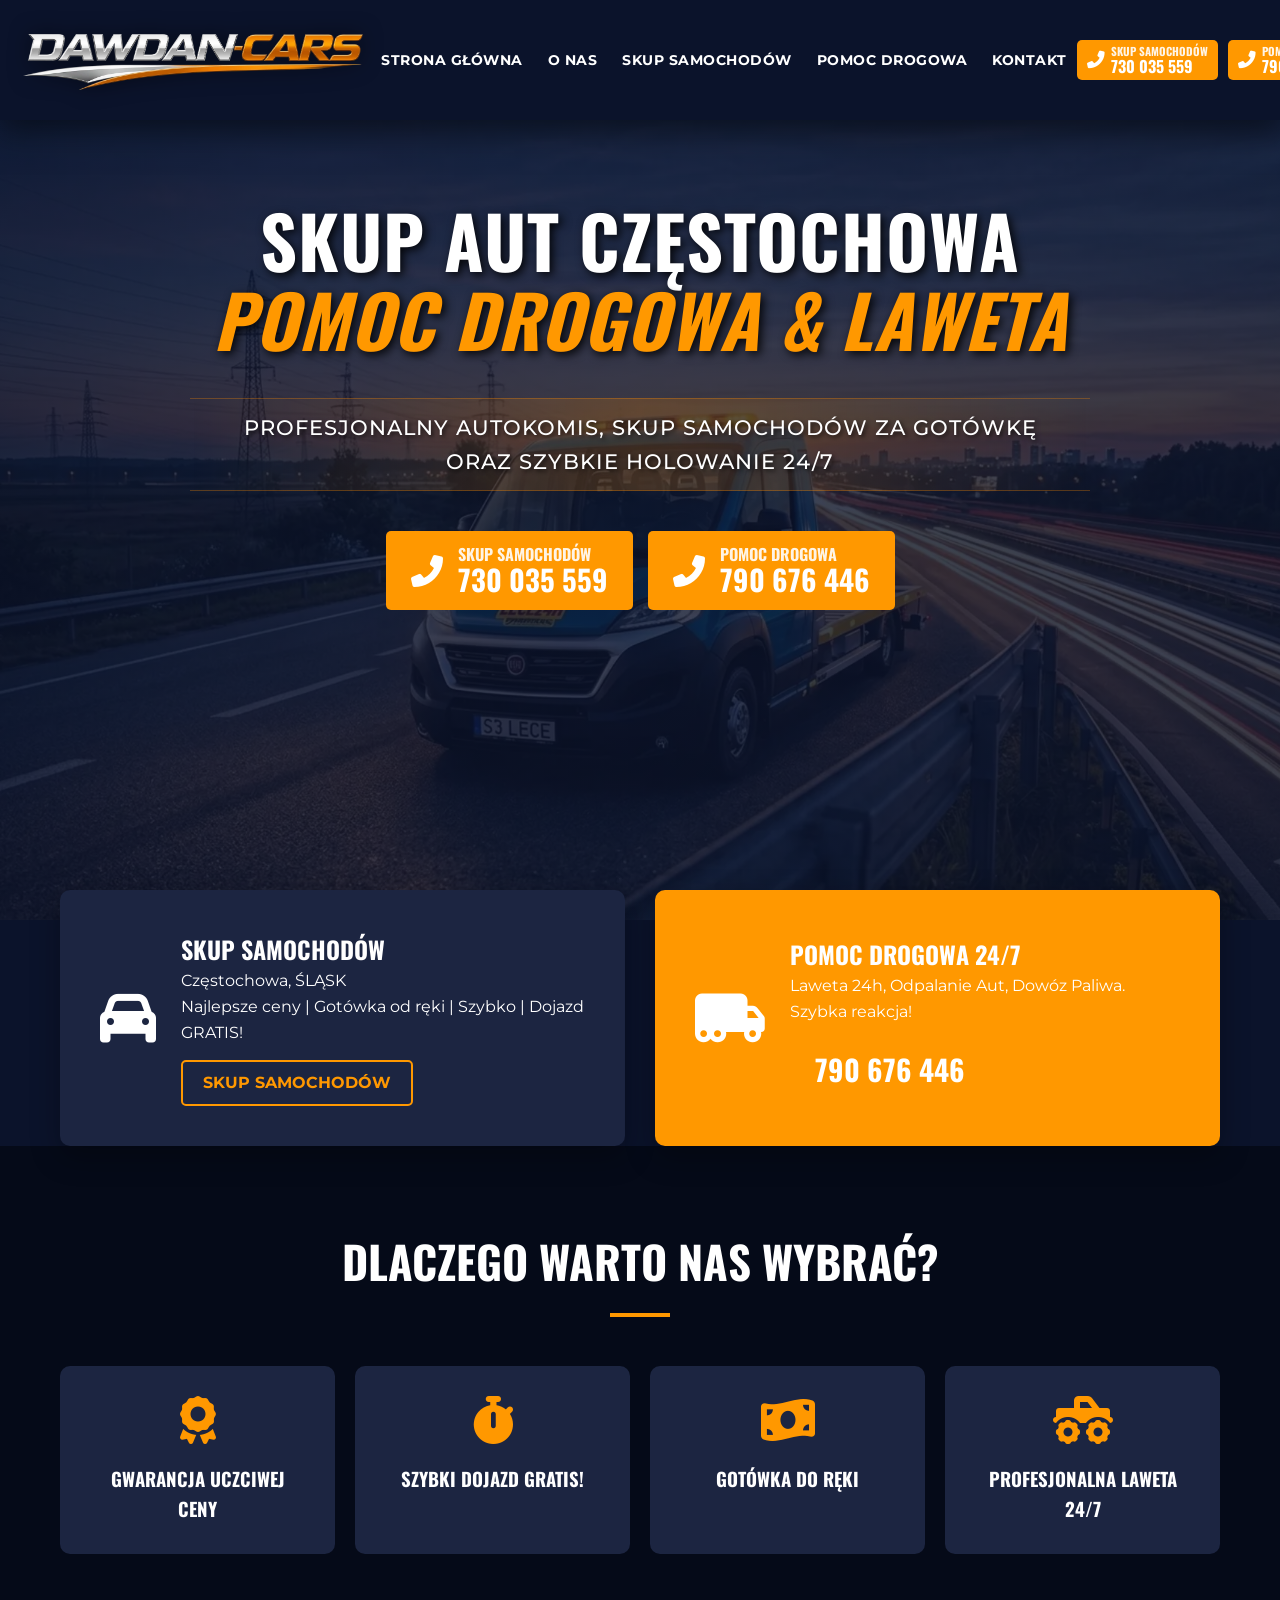
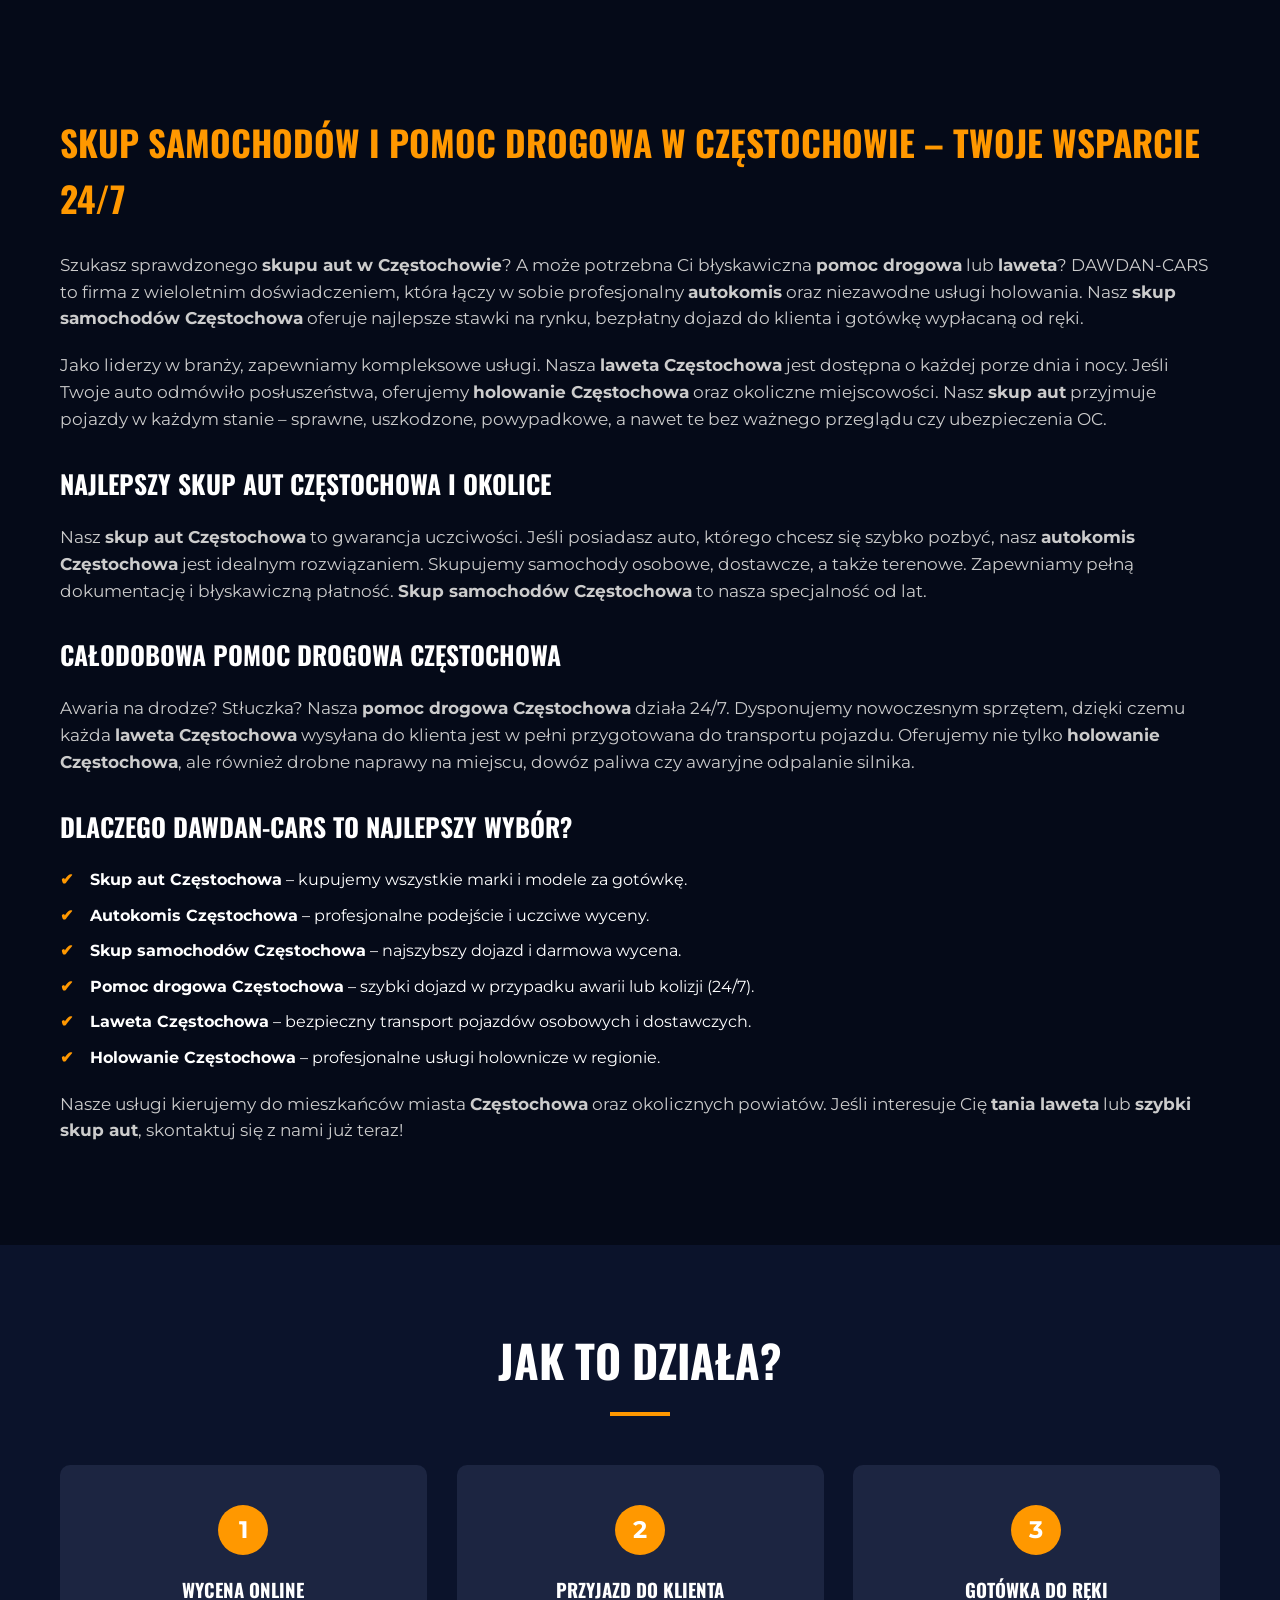
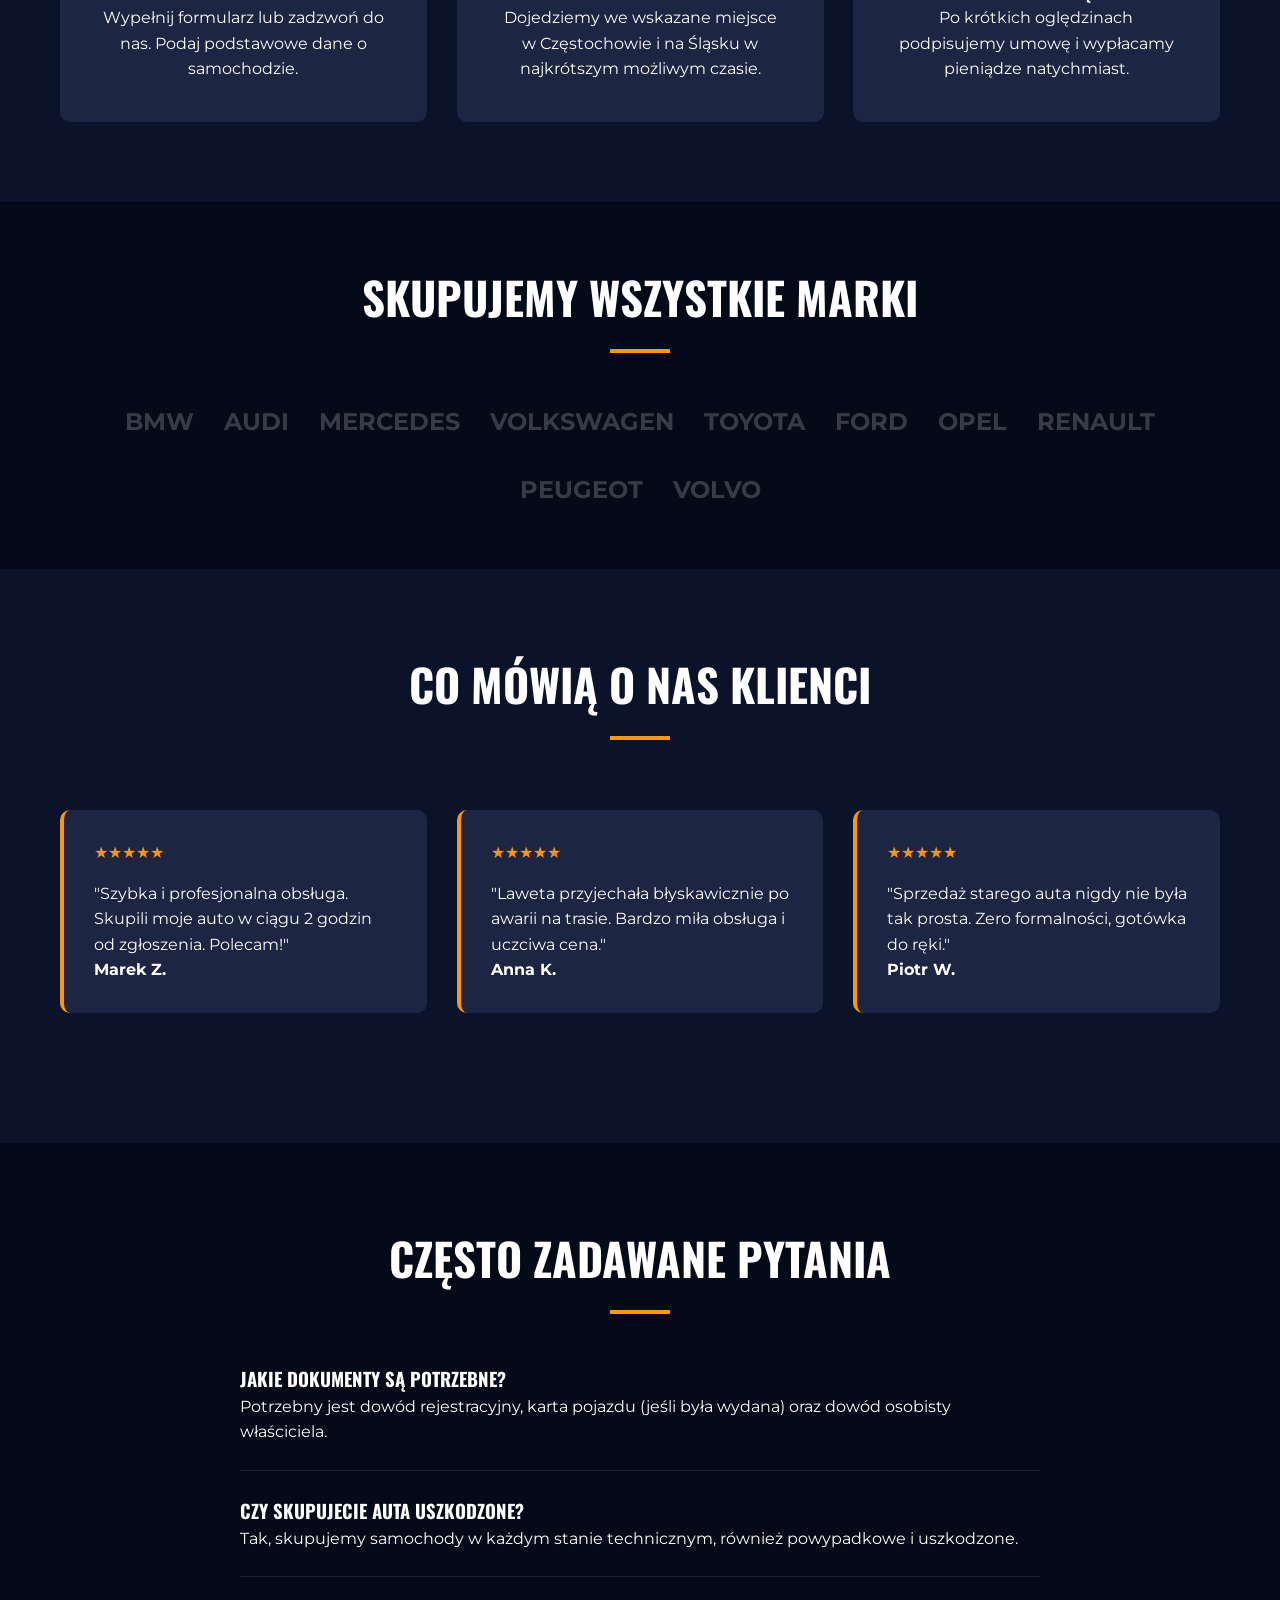
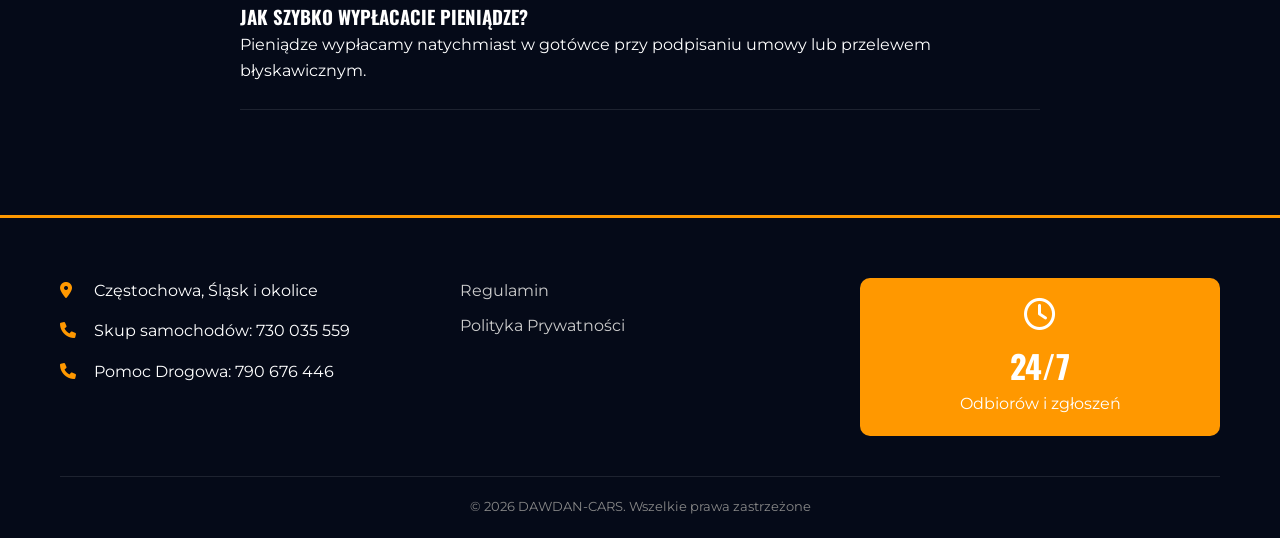
==== commit 2f809fce: "Fix performance and accessibility issues identified in audit - Implemented efficient caching policy " ====
--- a/index.html
+++ b/index.html
@@ -60,6 +60,8 @@
     <link rel="preload" as="style" href="style.css">
     <link rel="preconnect" href="https://fonts.googleapis.com">
     <link rel="preconnect" href="https://fonts.gstatic.com" crossorigin>
+    <link rel="preconnect" href="https://cdn.jsdelivr.net">
+    <link rel="preconnect" href="https://unpkg.com">
     <link href="https://fonts.googleapis.com/css2?family=Montserrat:wght@400;700&family=Oswald:wght@500;700&display=swap" rel="stylesheet" media="print" onload="this.media='all'">
     <noscript><link href="https://fonts.googleapis.com/css2?family=Montserrat:wght@400;700&family=Oswald:wght@500;700&display=swap" rel="stylesheet"></noscript>
     <link rel="stylesheet" href="font-awesome.min.css" media="print" onload="this.media='all'">
@@ -147,6 +149,7 @@
     </header>
     <div class="overlay"></div>
 
+    <main>
     <section id="home" class="hero">
         <div class="container">
             <div class="hero-content">
@@ -179,7 +182,7 @@
             <div class="box blue-box" data-aos="fade-right">
                 <div class="box-icon"><i class="fas fa-car"></i></div>
                 <div class="box-content">
-                    <h3>SKUP SAMOCHODÓW</h3>
+                    <h2>SKUP SAMOCHODÓW</h2>
                     <p>Częstochowa, ŚLĄSK<br>Najlepsze ceny | Gotówka od ręki | Szybko | Dojazd GRATIS!</p>
                     <a href="skup-samochodow.html" class="btn-outline">SKUP SAMOCHODÓW</a>
                 </div>
@@ -187,7 +190,7 @@
             <div class="box orange-box" data-aos="fade-left">
                 <div class="box-icon"><i class="fas fa-truck-moving"></i></div>
                 <div class="box-content">
-                    <h3>POMOC DROGOWA 24/7</h3>
+                    <h2>POMOC DROGOWA 24/7</h2>
                     <p>Laweta 24h, Odpalanie Aut, Dowóz Paliwa. Szybka reakcja!</p>
                     <div class="box-call">
                         <a href="tel:+48790676446" class="btn-hero-call">
@@ -205,19 +208,19 @@
             <div class="benefits-grid">
                 <div class="benefit-item" data-aos="zoom-in" data-aos-delay="100">
                     <i class="fas fa-award"></i>
-                    <h4>GWARANCJA UCZCIWEJ CENY</h4>
+                    <h3>GWARANCJA UCZCIWEJ CENY</h3>
                 </div>
                 <div class="benefit-item" data-aos="zoom-in" data-aos-delay="200">
                     <i class="fas fa-stopwatch"></i>
-                    <h4>SZYBKI DOJAZD GRATIS!</h4>
+                    <h3>SZYBKI DOJAZD GRATIS!</h3>
                 </div>
                 <div class="benefit-item" data-aos="zoom-in" data-aos-delay="300">
                     <i class="fas fa-money-bill-wave"></i>
-                    <h4>GOTÓWKA DO RĘKI</h4>
+                    <h3>GOTÓWKA DO RĘKI</h3>
                 </div>
                 <div class="benefit-item" data-aos="zoom-in" data-aos-delay="400">
                     <i class="fas fa-truck-monster"></i>
-                    <h4>PROFESJONALNA LAWETA 24/7</h4>
+                    <h3>PROFESJONALNA LAWETA 24/7</h3>
                 </div>
             </div>
         </div>
@@ -259,17 +262,17 @@
             <div class="steps-grid">
                 <div class="step" data-aos="fade-up" data-aos-delay="100">
                     <div class="step-num">1</div>
-                    <h4>Wycena online</h4>
+                    <h3>Wycena online</h3>
                     <p>Wypełnij formularz lub zadzwoń do nas. Podaj podstawowe dane o samochodzie.</p>
                 </div>
                 <div class="step" data-aos="fade-up" data-aos-delay="200">
                     <div class="step-num">2</div>
-                    <h4>Przyjazd do klienta</h4>
+                    <h3>Przyjazd do klienta</h3>
                     <p>Dojedziemy we wskazane miejsce w Częstochowie i na Śląsku w najkrótszym możliwym czasie.</p>
                 </div>
                 <div class="step" data-aos="fade-up" data-aos-delay="300">
                     <div class="step-num">3</div>
-                    <h4>Gotówka do ręki</h4>
+                    <h3>Gotówka do ręki</h3>
                     <p>Po krótkich oględzinach podpisujemy umowę i wypłacamy pieniądze natychmiast.</p>
                 </div>
             </div>
@@ -371,20 +374,21 @@
             <h2 class="section-title">CZĘSTO ZADAWANE PYTANIA</h2>
             <div class="faq-list">
                 <div class="faq-item">
-                    <h4>Jakie dokumenty są potrzebne?</h4>
+                    <h3>Jakie dokumenty są potrzebne?</h3>
                     <p>Potrzebny jest dowód rejestracyjny, karta pojazdu (jeśli była wydana) oraz dowód osobisty właściciela.</p>
                 </div>
                 <div class="faq-item">
-                    <h4>Czy skupujecie auta uszkodzone?</h4>
+                    <h3>Czy skupujecie auta uszkodzone?</h3>
                     <p>Tak, skupujemy samochody w każdym stanie technicznym, również powypadkowe i uszkodzone.</p>
                 </div>
                 <div class="faq-item">
-                    <h4>Jak szybko wypłacacie pieniądze?</h4>
+                    <h3>Jak szybko wypłacacie pieniądze?</h3>
                     <p>Pieniądze wypłacamy natychmiast w gotówce przy podpisaniu umowy lub przelewem błyskawicznym.</p>
                 </div>
             </div>
         </div>
     </section>
+    </main>
 
     <footer>
         <div class="container">
@@ -415,9 +419,9 @@
     </footer>
 
     <!-- Swiper JS -->
-    <script src="https://cdn.jsdelivr.net/npm/swiper@11/swiper-bundle.min.js"></script>
+    <script src="https://cdn.jsdelivr.net/npm/swiper@11/swiper-bundle.min.js" defer></script>
     <!-- AOS JS -->
-    <script src="https://unpkg.com/aos@2.3.1/dist/aos.js"></script>
-    <script src="script.js"></script>
+    <script src="https://unpkg.com/aos@2.3.1/dist/aos.js" defer></script>
+    <script src="script.js" defer></script>
 </body>
 </html>
--- a/style.css
+++ b/style.css
@@ -484,6 +484,12 @@
     }
 }
 
+.buys-swiper .swiper-pagination-bullet {
+    width: 12px;
+    height: 12px;
+    margin: 0 8px !important;
+}
+
 .buys-swiper .swiper-pagination-bullet-active {
     background: var(--primary-color);
 }
@@ -704,6 +710,12 @@
 
 .testimonials-swiper {
     padding: 20px 0 50px !important;
+}
+
+.testimonials-swiper .swiper-pagination-bullet {
+    width: 12px;
+    height: 12px;
+    margin: 0 8px !important;
 }
 
 .testimonials-swiper .swiper-pagination-bullet-active {
--- a/style.css
+++ b/style.css
@@ -484,6 +484,12 @@
     }
 }
 
+.buys-swiper .swiper-pagination-bullet {
+    width: 12px;
+    height: 12px;
+    margin: 0 8px !important;
+}
+
 .buys-swiper .swiper-pagination-bullet-active {
     background: var(--primary-color);
 }
@@ -704,6 +710,12 @@
 
 .testimonials-swiper {
     padding: 20px 0 50px !important;
+}
+
+.testimonials-swiper .swiper-pagination-bullet {
+    width: 12px;
+    height: 12px;
+    margin: 0 8px !important;
 }
 
 .testimonials-swiper .swiper-pagination-bullet-active {
--- a/style.css
+++ b/style.css
@@ -484,6 +484,12 @@
     }
 }
 
+.buys-swiper .swiper-pagination-bullet {
+    width: 12px;
+    height: 12px;
+    margin: 0 8px !important;
+}
+
 .buys-swiper .swiper-pagination-bullet-active {
     background: var(--primary-color);
 }
@@ -704,6 +710,12 @@
 
 .testimonials-swiper {
     padding: 20px 0 50px !important;
+}
+
+.testimonials-swiper .swiper-pagination-bullet {
+    width: 12px;
+    height: 12px;
+    margin: 0 8px !important;
 }
 
 .testimonials-swiper .swiper-pagination-bullet-active {
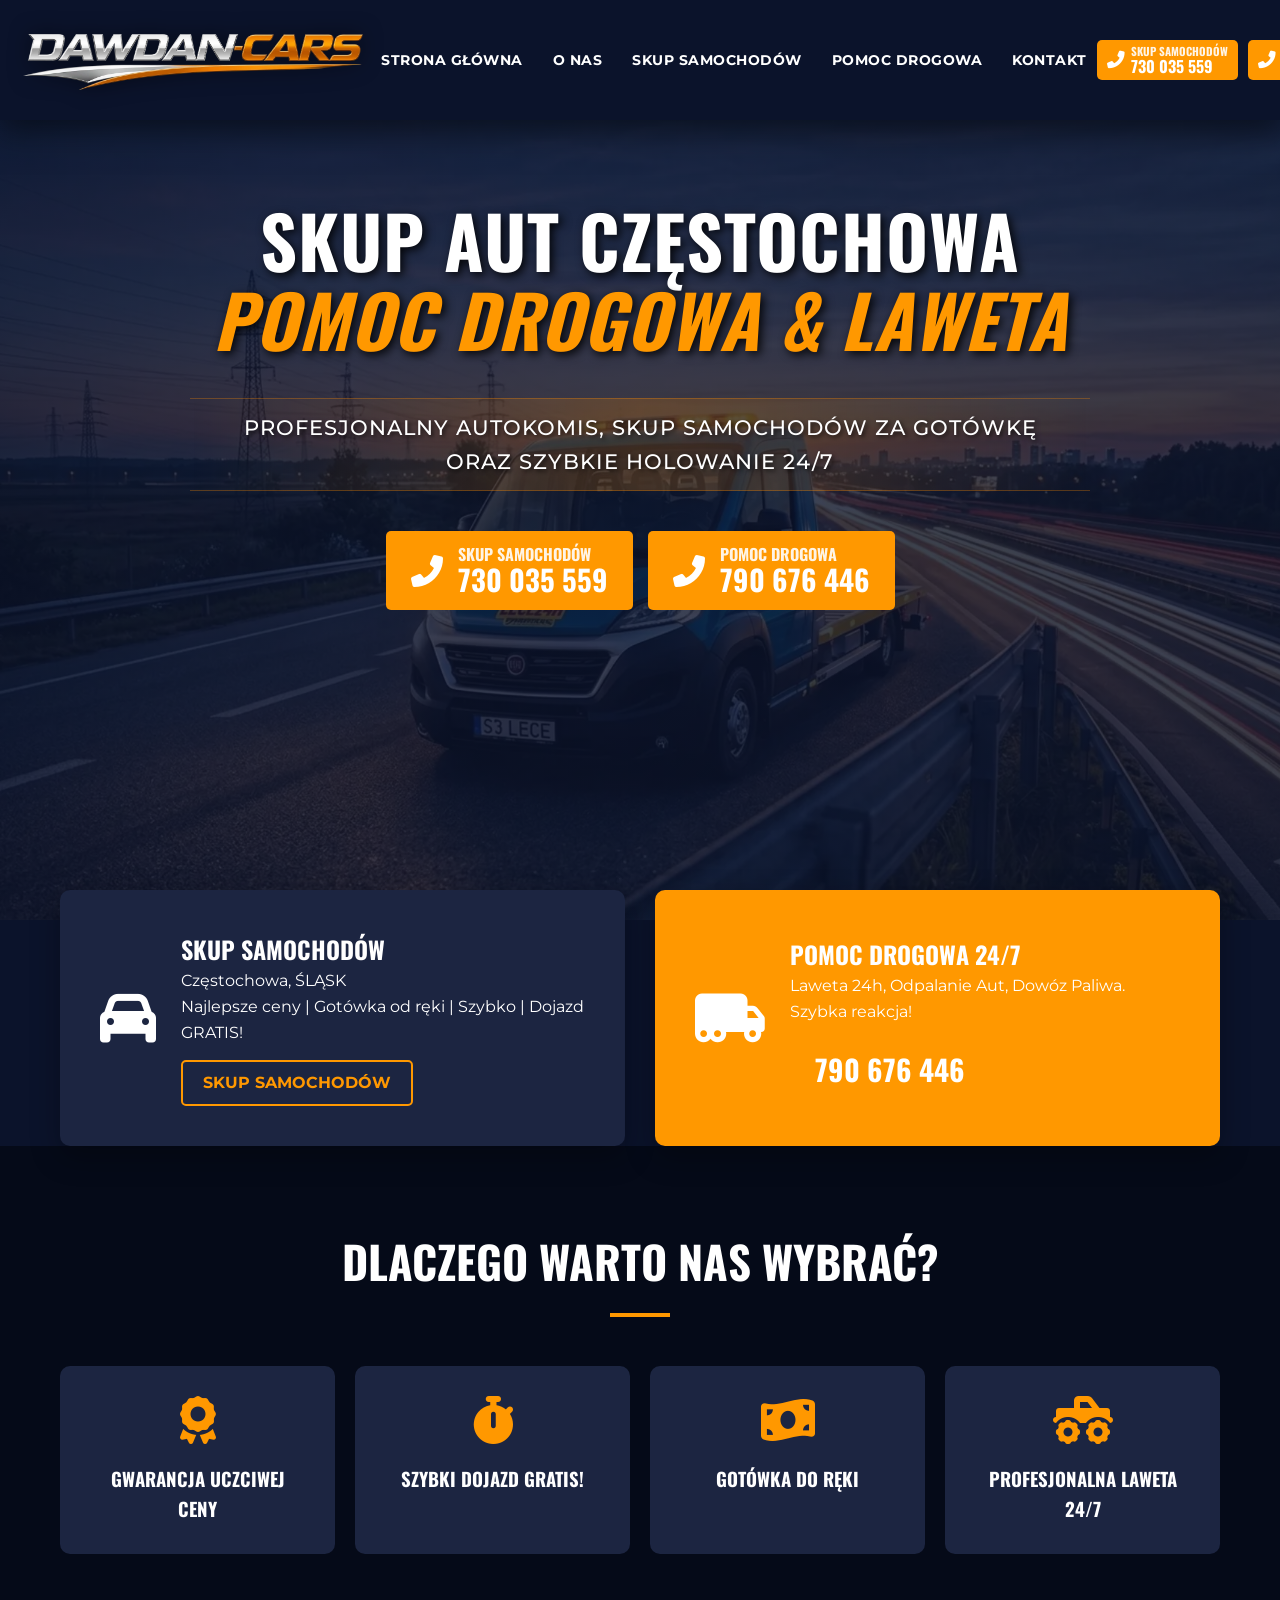
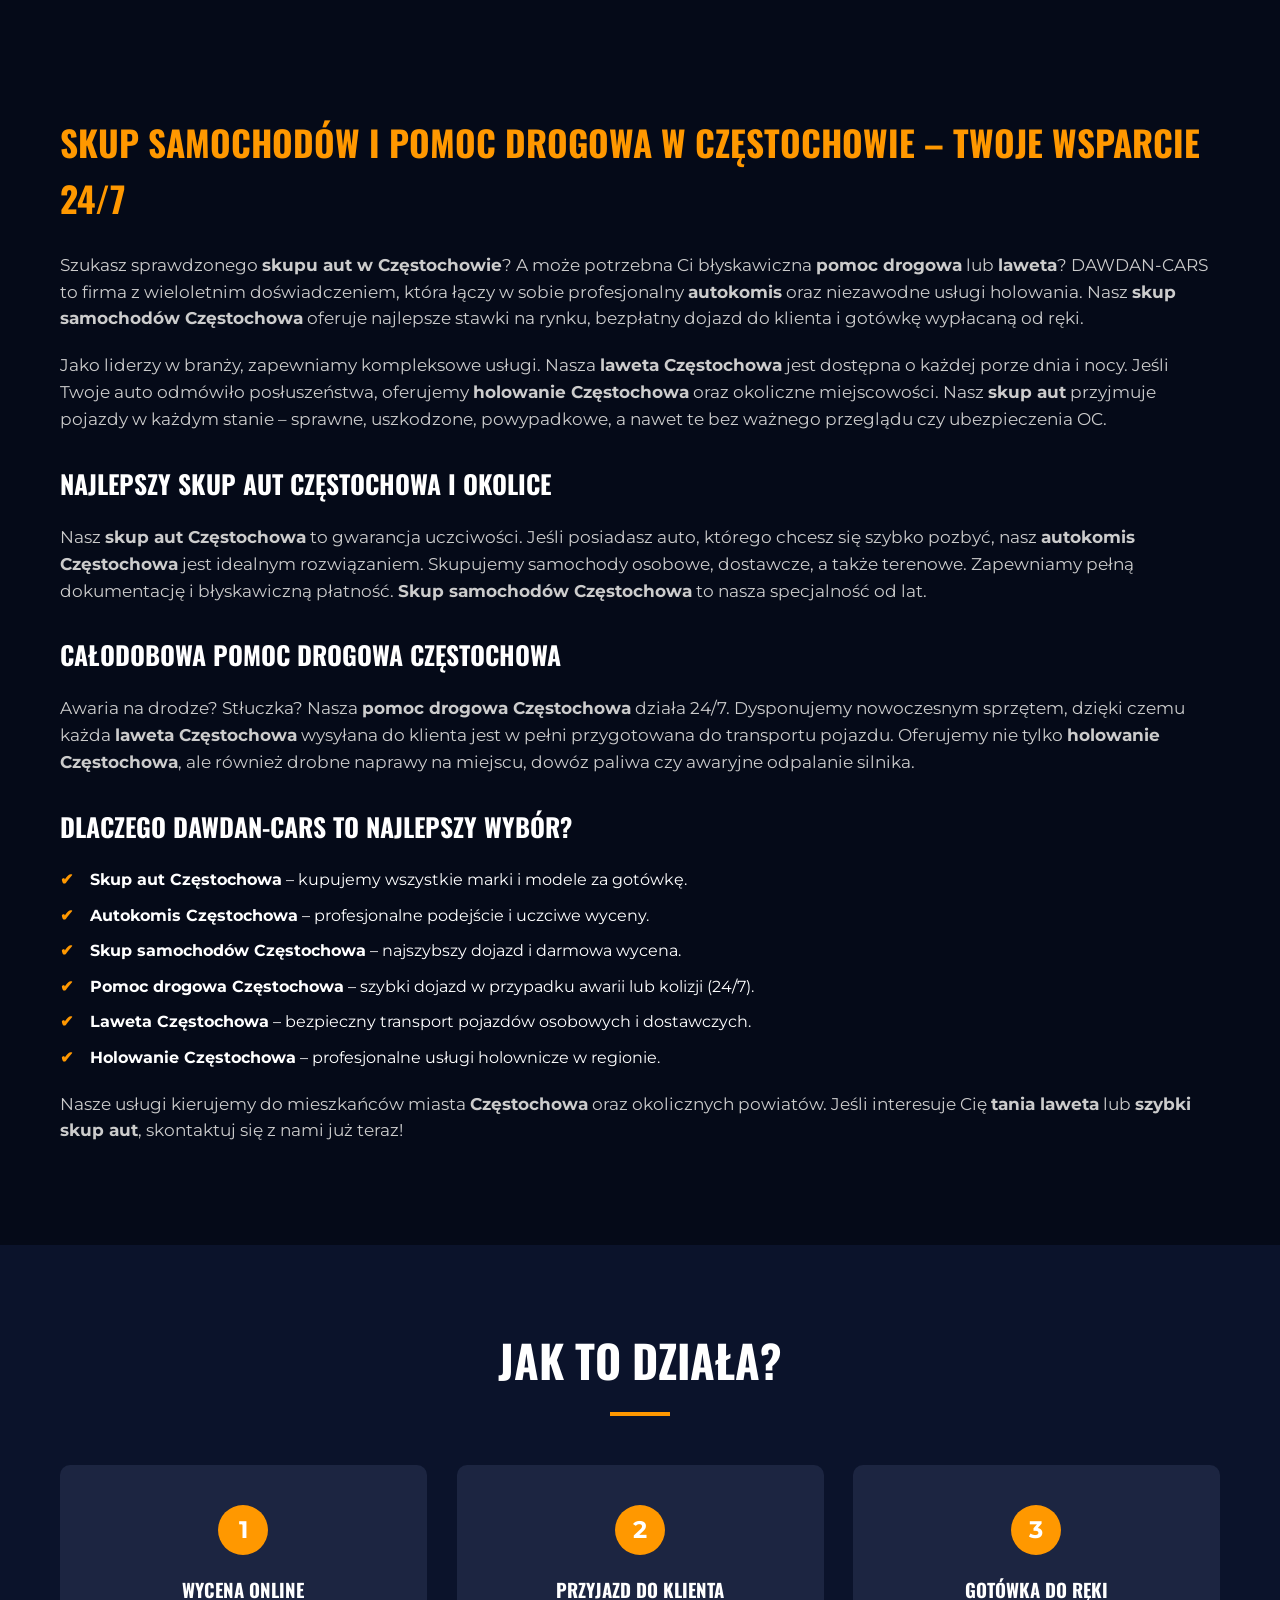
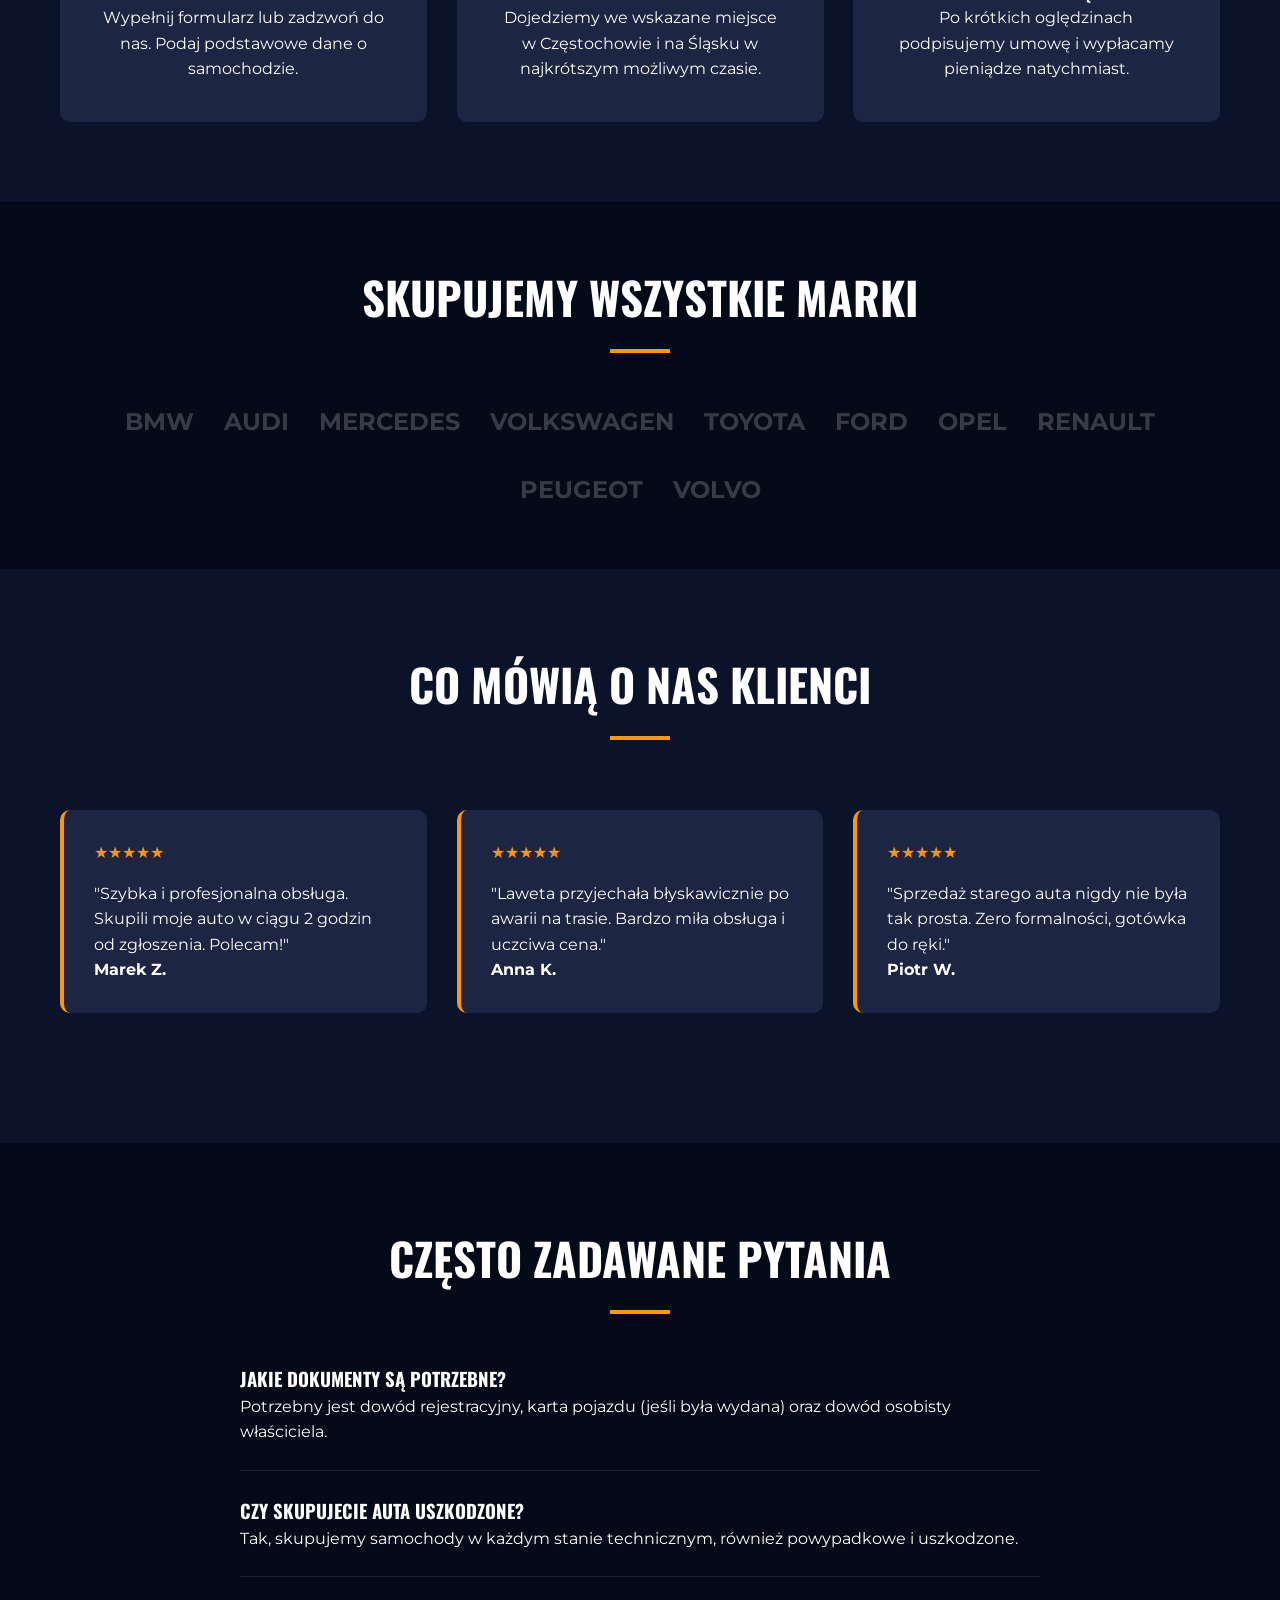
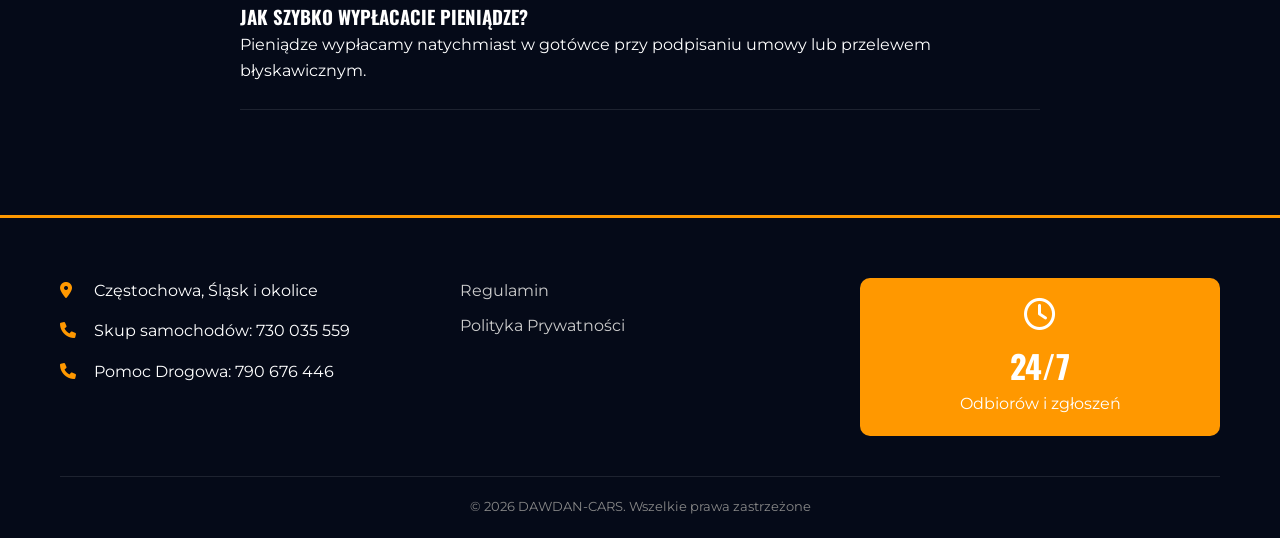
==== commit 3daff0f8: "Further optimize performance and accessibility - Removed preconnect hints for external CDNs as reque" ====
--- a/index.html
+++ b/index.html
@@ -54,22 +54,13 @@
   "sameAs": []
 }
 </script>
-    <link rel="stylesheet" href="style.css" media="print" onload="this.media='all'">
     <link rel="stylesheet" href="critical.css">
+    <link rel="preload" as="style" href="style.css" onload="this.onload=null;this.rel='stylesheet'">
     <noscript><link rel="stylesheet" href="style.css"></noscript>
-    <link rel="preload" as="style" href="style.css">
-    <link rel="preconnect" href="https://fonts.googleapis.com">
-    <link rel="preconnect" href="https://fonts.gstatic.com" crossorigin>
-    <link rel="preconnect" href="https://cdn.jsdelivr.net">
-    <link rel="preconnect" href="https://unpkg.com">
-    <link href="https://fonts.googleapis.com/css2?family=Montserrat:wght@400;700&family=Oswald:wght@500;700&display=swap" rel="stylesheet" media="print" onload="this.media='all'">
+
+    <link rel="preload" as="style" href="https://fonts.googleapis.com/css2?family=Montserrat:wght@400;700&family=Oswald:wght@500;700&display=swap" onload="this.onload=null;this.rel='stylesheet'">
     <noscript><link href="https://fonts.googleapis.com/css2?family=Montserrat:wght@400;700&family=Oswald:wght@500;700&display=swap" rel="stylesheet"></noscript>
-    <link rel="stylesheet" href="font-awesome.min.css" media="print" onload="this.media='all'">
-    <noscript><link rel="stylesheet" href="font-awesome.min.css"></noscript>
-    <!-- Swiper CSS -->
-    <link rel="stylesheet" href="https://cdn.jsdelivr.net/npm/swiper@11/swiper-bundle.min.css" />
-    <!-- AOS CSS -->
-    <link href="https://unpkg.com/aos@2.3.1/dist/aos.css" rel="stylesheet">
+
     <!-- NOWE -->
     <link rel="preload" as="image" href="tlo.webp" fetchpriority="high" type="image/webp">
 
@@ -418,6 +409,10 @@
         </div>
     </footer>
 
+    <link rel="stylesheet" href="font-awesome.min.css" media="print" onload="this.media='all'">
+    <link rel="stylesheet" href="https://cdn.jsdelivr.net/npm/swiper@11/swiper-bundle.min.css" media="print" onload="this.media='all'">
+    <link rel="stylesheet" href="https://unpkg.com/aos@2.3.1/dist/aos.css" media="print" onload="this.media='all'">
+
     <!-- Swiper JS -->
     <script src="https://cdn.jsdelivr.net/npm/swiper@11/swiper-bundle.min.js" defer></script>
     <!-- AOS JS -->
--- a/critical.css
+++ b/critical.css
@@ -192,7 +192,7 @@
     min-height: 400px;
 }
 
-.hero-text h2 {
+.hero-text h1 {
     font-size: clamp(1.8rem, 8vw, 4.5rem);
     color: var(--text-light);
     line-height: 1.1;
@@ -206,7 +206,7 @@
     min-height: 1.1em;
 }
 
-.hero-text h2 .highlight {
+.hero-text h1 .highlight {
     color: var(--primary-color);
     font-style: italic;
     font-weight: 900;
@@ -254,7 +254,7 @@
     color: white;
 }
 
-.page-header h2 {
+.page-header h1 {
     font-size: clamp(2rem, 8vw, 3.5rem);
     margin-bottom: 10px;
 }
@@ -362,7 +362,7 @@
         padding: 40px 0;
         min-height: 600px;
     }
-    .hero-text h2 {
+    .hero-text h1 {
         font-size: 2.4rem;
     }
     .hero-cta-buttons {
